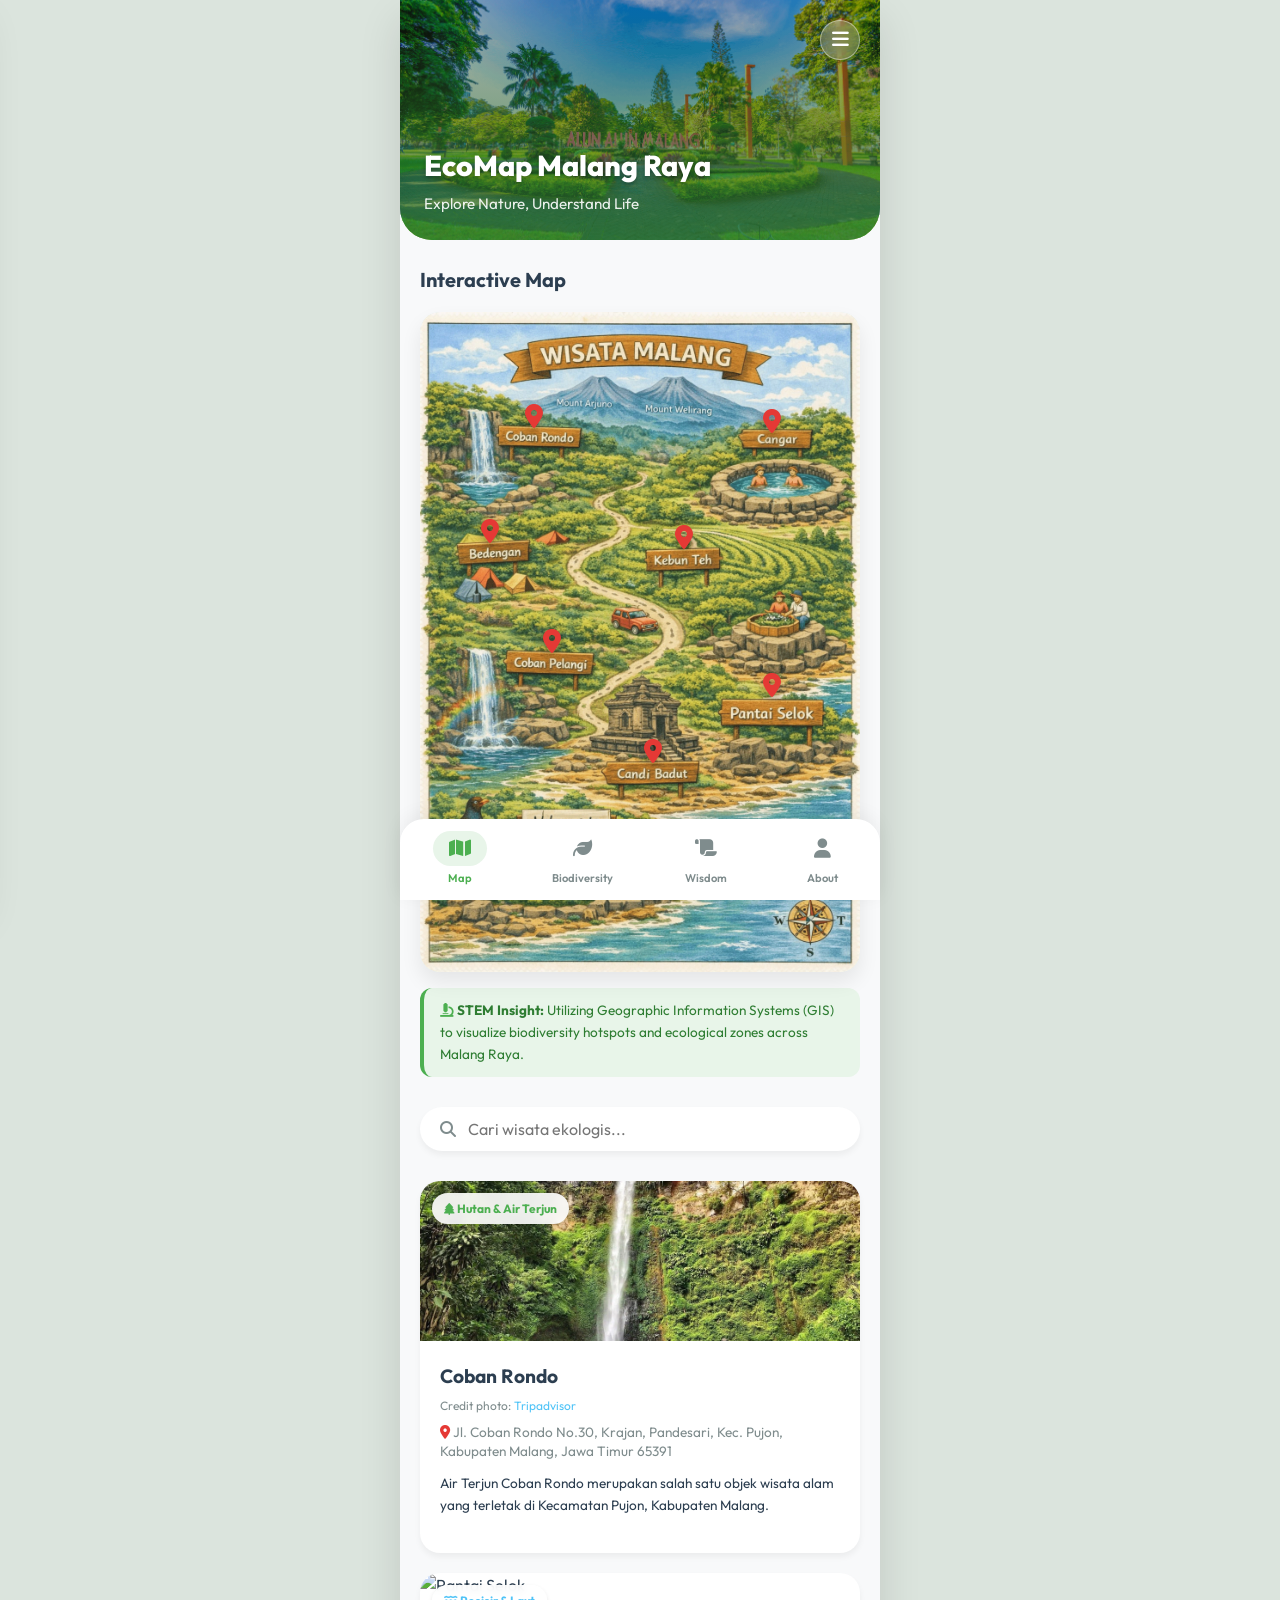
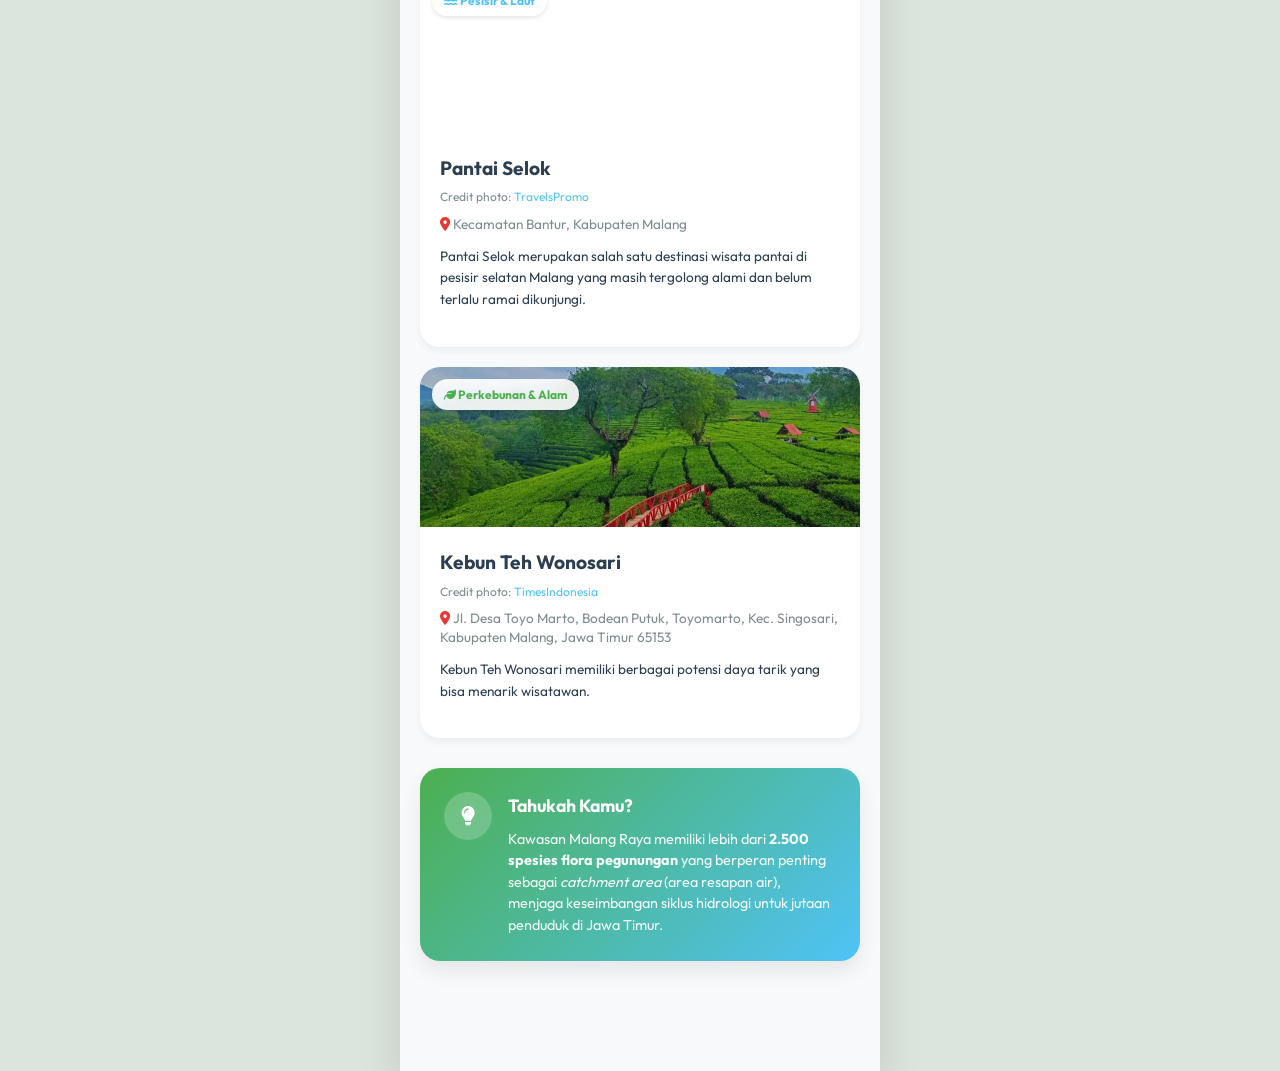
==== index.html @ dd24fdf1 "update lgi" ====
<!DOCTYPE html>
<html lang="id">
<head>
    <meta charset="UTF-8">
    <meta name="viewport" content="width=device-width, initial-scale=1.0">
    <title>EcoMap Malang Raya - Biodiversity Ecotourism</title>
    <!-- Google Fonts -->
    <link rel="preconnect" href="https://fonts.googleapis.com">
    <link rel="preconnect" href="https://fonts.gstatic.com" crossorigin>
    <link href="https://fonts.googleapis.com/css2?family=Outfit:wght@300;400;500;600;700;800&display=swap" rel="stylesheet">
    <link rel="stylesheet" href="style.css">
    <!-- FontAwesome for Icons -->
    <link rel="stylesheet" href="https://cdnjs.cloudflare.com/ajax/libs/font-awesome/6.4.0/css/all.min.css">
</head>
<body>

<div class="app-container">
    
    <!-- SIDEBAR MENU -->
    <div id="sidebarOverlay" class="sidebar-overlay"></div>
    <nav id="sidebarMenu" class="sidebar-menu">
        <div class="sidebar-header">
            <img src="Images/Lambang-UM.webp" alt="Lambang UM" class="sidebar-logo">
            <button id="closeSidebarBtn" class="btn-close-sidebar"><i class="fa-solid fa-xmark"></i></button>
        </div>
        <div class="sidebar-content">
            <a href="index.html" class="sidebar-item"><i class="fa-solid fa-home"></i> Halaman Utama</a>
            <a href="petunjuk.html" class="sidebar-item"><i class="fa-solid fa-book"></i> Petunjuk Penggunaan</a>
            <a href="info-lokasi.html" class="sidebar-item"><i class="fa-solid fa-map-location-dot"></i> Info Lokasi</a>
            <a href="about.html" class="sidebar-item"><i class="fa-solid fa-circle-info"></i> Tentang Kami</a>
        </div>
        <div class="sidebar-footer">
            <p><strong>Kelompok 1 Pembelajaran STEM Interdisiplin</strong></p>
            <p>Biodiversity-Based Ecotourism Mapping</p>
            <div style="height: 12px;"></div>
            <p><strong>S2 Pendidikan Biologi</strong></p>
            <p>Universitas Negeri Malang</p>
        </div>
    </nav>

    <!-- HEADER -->
    <header class="hero-header">
        <div class="header-overlay"></div>
        <button id="openSidebarBtn" class="btn-menu"><i class="fa-solid fa-bars"></i></button>
        <img class="header-bg" src="Images/Hero.png" alt="Malang Raya Forest">
        <div class="header-content">
            <h1>EcoMap Malang Raya</h1>
            <p>Explore Nature, Understand Life</p>
        </div>
    </header>

    <!-- MAP SECTION -->
    <section class="map-section section-padding" id="map-view">
        <h2 class="section-title">Interactive Map</h2>
        <div class="map-container" style="--map-w: 1000; --map-h: 1200;">
            <img class="map-bg" src="Images/Coban Rondo/MAP.webp" alt="Interactive Map" style="width: 100%; height: auto; display: block;">
            <!-- Map Pins (menggunakan kalkulasi dari X=1000, Y=1200) -->
            <div class="map-pin" style="top: calc(210 / var(--map-h) * 100%); left: calc(260 / var(--map-w) * 100%);" onclick="openDetail('coban-rondo')">
                <i class="fa-solid fa-location-dot"></i>
            </div>
            <div class="map-pin" style="top: calc(220 / var(--map-h) * 100%); left: calc(800 / var(--map-w) * 100%);" onclick="openDetail('cangar')">
                <i class="fa-solid fa-location-dot"></i>
            </div>
            <div class="map-pin" style="top: calc(420 / var(--map-h) * 100%); left: calc(160 / var(--map-w) * 100%);" onclick="openDetail('bedengan')">
                <i class="fa-solid fa-location-dot"></i>
            </div>
            <div class="map-pin" style="top: calc(430 / var(--map-h) * 100%); left: calc(600 / var(--map-w) * 100%);" onclick="openDetail('kebun-teh-wonosari')">
                <i class="fa-solid fa-location-dot"></i>
            </div>
            <div class="map-pin" style="top: calc(620 / var(--map-h) * 100%); left: calc(300 / var(--map-w) * 100%);" onclick="openDetail('coban-pelangi')">
                <i class="fa-solid fa-location-dot"></i>
            </div>
            <div class="map-pin" style="top: calc(820 / var(--map-h) * 100%); left: calc(530 / var(--map-w) * 100%);" onclick="openDetail('candi-badut')">
                <i class="fa-solid fa-location-dot"></i>
            </div>
            <div class="map-pin" style="top: calc(700 / var(--map-h) * 100%); left: calc(800 / var(--map-w) * 100%);" onclick="openDetail('pantai-selok')">
                <i class="fa-solid fa-location-dot"></i>
            </div>
        </div>
        <p class="map-insight">
            <i class="fa-solid fa-microscope text-green"></i> <strong>STEM Insight:</strong> Utilizing Geographic Information Systems (GIS) to visualize biodiversity hotspots and ecological zones across Malang Raya.
        </p>
    </section>

    <!-- SEARCH & FILTER -->
    <section class="search-filter section-padding" id="biodiversity-view">
        <div class="search-bar">
            <i class="fa-solid fa-search"></i>
            <input type="text" placeholder="Cari wisata ekologis...">
        </div>

    </section>

    <!-- LIST WISATA (CARDS DICOMPILE OLEH SCRIPT.JS DARI JSON) -->
    <section class="card-list section-padding" id="cardContainer">
        <div style="text-align: center; padding: 40px;">
            <i class="fa-solid fa-spinner fa-spin text-green" style="font-size: 2rem;"></i>
            <p style="margin-top: 10px; color: var(--text-muted);">Memuat destinasi wisata...</p>
        </div>
    </section>

    <!-- STEM HIGHLIGHT -->
    <section class="highlight-stem section-padding" id="wisdom">
        <div class="highlight-box gradient-bg">
            <div class="icon-pulse">
                <i class="fa-solid fa-lightbulb"></i>
            </div>
            <div class="highlight-info">
                <h4>Tahukah Kamu?</h4>
                <p>Kawasan Malang Raya memiliki lebih dari <strong>2.500 spesies flora pegunungan</strong> yang berperan penting sebagai <em>catchment area</em> (area resapan air), menjaga keseimbangan siklus hidrologi untuk jutaan penduduk di Jawa Timur.</p>
            </div>
        </div>
    </section>

    <!-- Spacer for bottom nav -->
    <div style="height: 80px;"></div>

    <!-- BOTTOM NAVIGATION -->
    <nav class="bottom-nav">
        <a href="#map-view" class="nav-item active">
            <i class="fa-solid fa-map"></i>
            <span>Map</span>
        </a>
        <a href="#biodiversity-view" class="nav-item">
            <i class="fa-solid fa-leaf"></i>
            <span>Biodiversity</span>
        </a>
        <a href="#wisdom" class="nav-item">
            <i class="fa-solid fa-scroll"></i>
            <span>Wisdom</span>
        </a>
        <a href="about.html" class="nav-item">
            <i class="fa-solid fa-user"></i>
            <span>About</span>
        </a>
    </nav>

</div>

<script src="script.js"></script>
</body>
</html>
---- style.css ----
/* === DESIGN SYSTEM & TOKENS === */
:root {
  /* Core Colors */
  --green-primary: #4CAF50;
  --green-light: #E8F5E9;
  --green-dark: #2E7D32;
  --blue-primary: #4FC3F7;
  --blue-light: #E1F5FE;
  --brown-primary: #8D6E63;
  --brown-light: #EFEBE9;
  
  /* Neutrals */
  --bg-color: #F8F9FA;
  --card-bg: #FFFFFF;
  --text-main: #2C3E50;
  --text-muted: #7F8C8D;
  --white: #FFFFFF;
  
  /* Effects */
  --shadow-sm: 0 4px 6px rgba(0,0,0,0.05);
  --shadow-md: 0 10px 20px rgba(0,0,0,0.08);
  --shadow-lg: 0 20px 40px rgba(0,0,0,0.12);
  --radius-sm: 12px;
  --radius-md: 20px;
  --radius-lg: 32px;
  --transition: all 0.3s cubic-bezier(0.25, 0.8, 0.25, 1);
}

* {
  margin: 0;
  padding: 0;
  box-sizing: border-box;
}

body {
  font-family: 'Outfit', sans-serif;
  background-color: #dbe4dd; /* Subtle green-ish backdrop for desktop */
  color: var(--text-main);
  line-height: 1.6;
}

/* === MOBILE APP CONTAINER === */
.app-container {
  max-width: 480px;
  margin: 0 auto;
  background-color: var(--bg-color);
  min-height: 100vh;
  position: relative;
  box-shadow: var(--shadow-lg);
  overflow-x: hidden;
  padding-bottom: env(safe-area-inset-bottom);
}

.section-padding {
  padding: 0 20px;
  margin-bottom: 30px;
}

.section-title {
  font-size: 1.25rem;
  font-weight: 700;
  margin-bottom: 16px;
  color: var(--text-main);
}

/* Typography Utilities */
.text-green { color: var(--green-primary); }
.text-blue { color: var(--blue-primary); }
.text-brown { color: var(--brown-primary); }

/* === HEADER === */
.hero-header {
  position: relative;
  height: 240px;
  border-bottom-left-radius: var(--radius-lg);
  border-bottom-right-radius: var(--radius-lg);
  overflow: hidden;
  margin-bottom: 24px;
}

.hero-header .header-bg {
  width: 100%;
  height: 100%;
  object-fit: cover;
  filter: saturate(1.2) brightness(0.9);
}

.header-overlay {
  position: absolute;
  top: 0; left: 0; right: 0; bottom: 0;
  background: linear-gradient(to bottom, rgba(0,0,0,0.2) 0%, rgba(46,125,50,0.8) 100%);
  z-index: 1;
}

.header-content {
  position: absolute;
  bottom: 24px;
  left: 24px;
  right: 24px;
  z-index: 2;
  color: var(--white);
}

.header-content h1 {
  font-size: 1.8rem;
  font-weight: 800;
  margin-bottom: 4px;
  text-shadow: 0 2px 4px rgba(0,0,0,0.3);
}

.header-content p {
  font-size: 0.95rem;
  font-weight: 400;
  opacity: 0.9;
}

/* === MAP SECTION (HERO) === */
.map-container {
  position: relative;
  width: 100%;
  border-radius: var(--radius-md);
  overflow: hidden;
  box-shadow: var(--shadow-md);
  background-color: #e0f2f1;
}

.map-bg {
  width: 100%;
  height: auto;
  object-fit: contain;
  opacity: 0.9;
}

.map-pin {
  position: absolute;
  transform: translate(-50%, -100%);
  display: flex;
  flex-direction: column;
  align-items: center;
  cursor: pointer;
  z-index: 10;
  animation: bounce 2s infinite ease-in-out;
}

.map-pin i {
  color: #E53935;
  font-size: 1.5rem;
  filter: drop-shadow(0 4px 4px rgba(0,0,0,0.3));
}

.pin-label {
  background: rgba(255,255,255,0.9);
  padding: 4px 8px;
  border-radius: 8px;
  font-size: 0.7rem;
  font-weight: 600;
  color: var(--text-main);
  margin-top: 4px;
  box-shadow: var(--shadow-sm);
  backdrop-filter: blur(4px);
  white-space: nowrap;
}

@keyframes bounce {
  0%, 100% { transform: translate(-50%, -100%) translateY(0); }
  50% { transform: translate(-50%, -100%) translateY(-8px); }
}

.map-insight {
  margin-top: 16px;
  padding: 12px 16px;
  background: var(--green-light);
  border-radius: var(--radius-sm);
  font-size: 0.85rem;
  color: var(--green-dark);
  border-left: 4px solid var(--green-primary);
}

/* === SEARCH & FILTER === */
.search-bar {
  display: flex;
  align-items: center;
  background: var(--white);
  padding: 12px 20px;
  border-radius: 50px;
  box-shadow: var(--shadow-sm);
  margin-bottom: 16px;
}

.search-bar i {
  color: var(--text-muted);
  margin-right: 12px;
}

.search-bar input {
  border: none;
  outline: none;
  width: 100%;
  font-family: inherit;
  font-size: 1rem;
  background: transparent;
}

.filter-chips {
  display: flex;
  gap: 10px;
  overflow-x: auto;
  padding-bottom: 8px;
  scrollbar-width: none; /* Firefox */
}
.filter-chips::-webkit-scrollbar { display: none; } /* Chrome */

.chip {
  padding: 8px 16px;
  background: var(--white);
  border: 1px solid #E0E0E0;
  border-radius: 50px;
  font-size: 0.85rem;
  font-weight: 500;
  color: var(--text-main);
  cursor: pointer;
  white-space: nowrap;
  display: flex;
  align-items: center;
  gap: 6px;
  transition: var(--transition);
}

.chip:hover, .chip.active {
  background: var(--green-primary);
  color: var(--white);
  border-color: var(--green-primary);
}

.chip i { font-size: 0.8rem; }

/* === CARD UI === */
.card-list {
  display: flex;
  flex-direction: column;
  gap: 20px;
}

.ecocard {
  background: var(--card-bg);
  border-radius: var(--radius-md);
  overflow: hidden;
  box-shadow: var(--shadow-sm);
  transition: var(--transition);
  cursor: pointer;
}

.ecocard:hover {
  transform: translateY(-4px);
  box-shadow: var(--shadow-md);
}

.card-image-wrapper {
  position: relative;
  height: 160px;
  overflow: hidden;
}

.card-image-wrapper img {
  width: 100%;
  height: 100%;
  object-fit: cover;
  transition: transform 0.5s ease;
}

.ecocard:hover .card-image-wrapper img {
  transform: scale(1.05);
}

.badge {
  position: absolute;
  top: 12px;
  left: 12px;
  background: rgba(255, 255, 255, 0.9);
  backdrop-filter: blur(4px);
  padding: 6px 12px;
  border-radius: 20px;
  font-size: 0.75rem;
  font-weight: 700;
  box-shadow: 0 2px 4px rgba(0,0,0,0.1);
}

.card-content {
  padding: 20px;
}

.card-content h3 {
  font-size: 1.2rem;
  font-weight: 700;
  margin-bottom: 4px;
}

.location {
  font-size: 0.85rem;
  color: var(--text-muted);
  margin-bottom: 12px;
}

.location i { color: #E53935; }

.bio-tags {
  display: flex;
  flex-wrap: wrap;
  gap: 8px;
  margin-bottom: 12px;
}

.tag {
  font-size: 0.75rem;
  padding: 4px 10px;
  border-radius: 6px;
  font-weight: 600;
}

.tag.flora { background: var(--green-light); color: var(--green-dark); }
.tag.fauna { background: var(--blue-light); color: #0277BD; }

.local-wisdom {
  font-size: 0.85rem;
  color: var(--text-main);
  background: var(--brown-light);
  padding: 10px;
  border-radius: 8px;
  margin-bottom: 16px;
  border-left: 3px solid var(--brown-primary);
}

.btn-explore {
  width: 100%;
  padding: 12px;
  background: transparent;
  border: 2px solid var(--green-primary);
  color: var(--green-primary);
  border-radius: var(--radius-sm);
  font-size: 0.9rem;
  font-weight: 700;
  cursor: pointer;
  transition: var(--transition);
  display: flex;
  justify-content: center;
  align-items: center;
  gap: 8px;
}

.btn-explore:hover {
  background: var(--green-primary);
  color: var(--white);
}

/* === HIGHLIGHT SECTION === */
.highlight-box {
  padding: 24px;
  border-radius: var(--radius-md);
  color: var(--white);
  display: flex;
  gap: 16px;
  align-items: flex-start;
  box-shadow: var(--shadow-md);
}

.gradient-bg {
  background: linear-gradient(135deg, var(--green-primary) 0%, var(--blue-primary) 100%);
}

.icon-pulse {
  background: rgba(255,255,255,0.2);
  width: 48px;
  height: 48px;
  border-radius: 50%;
  display: flex;
  justify-content: center;
  align-items: center;
  font-size: 1.2rem;
  flex-shrink: 0;
  animation: pulse 2s infinite;
}

@keyframes pulse {
  0% { box-shadow: 0 0 0 0 rgba(255,255,255,0.4); }
  70% { box-shadow: 0 0 0 15px rgba(255,255,255,0); }
  100% { box-shadow: 0 0 0 0 rgba(255,255,255,0); }
}

.highlight-info h4 {
  font-size: 1.1rem;
  font-weight: 700;
  margin-bottom: 8px;
}

.highlight-info p {
  font-size: 0.9rem;
  opacity: 0.95;
  line-height: 1.5;
}

/* === BOTTOM NAVIGATION === */
.bottom-nav {
  position: fixed;
  bottom: 0;
  width: 100%;
  max-width: 480px;
  background: var(--white);
  display: flex;
  justify-content: space-around;
  padding: 12px 0;
  padding-bottom: calc(12px + env(safe-area-inset-bottom));
  box-shadow: 0 -4px 20px rgba(0,0,0,0.06);
  border-top-left-radius: 24px;
  border-top-right-radius: 24px;
  z-index: 10;
}

.nav-item {
  display: flex;
  flex-direction: column;
  align-items: center;
  text-decoration: none;
  color: var(--text-muted);
  gap: 4px;
  transition: var(--transition);
}

.nav-item i {
  font-size: 1.2rem;
  padding: 8px 16px;
  border-radius: 20px;
  transition: var(--transition);
}

.nav-item span {
  font-size: 0.7rem;
  font-weight: 600;
}

.nav-item.active {
  color: var(--green-primary);
}

.nav-item.active i {
  background: var(--green-light);
  color: var(--green-primary);
}

/* === DETAIL MODAL === */
.detail-modal {
  position: fixed;
  top: 0; left: 0; right: 0; bottom: 0;
  background: var(--bg-color);
  z-index: 100;
  transform: translateY(100%);
  transition: transform 0.4s cubic-bezier(0.25, 1, 0.5, 1);
  overflow-y: auto;
}

.detail-modal.show {
  transform: translateY(0);
}

.btn-close {
  position: absolute;
  top: 20px;
  right: 20px;
  width: 40px;
  height: 40px;
  border-radius: 50%;
  background: rgba(255,255,255,0.8);
  backdrop-filter: blur(8px);
  border: none;
  font-size: 1.2rem;
  color: var(--text-main);
  z-index: 101;
  cursor: pointer;
  box-shadow: var(--shadow-sm);
  display: flex;
  justify-content: center;
  align-items: center;
}

/* Scrollbar Hide for modal */
.detail-modal::-webkit-scrollbar { display: none; }
.detail-modal { scrollbar-width: none; }

.detail-header {
  height: 300px;
  position: relative;
}

.detail-header img {
  width: 100%;
  height: 100%;
  object-fit: cover;
}

.detail-body {
  background: var(--white);
  margin-top: -30px;
  border-top-left-radius: var(--radius-lg);
  border-top-right-radius: var(--radius-lg);
  position: relative;
  padding: 30px 24px;
  min-height: calc(100vh - 270px);
}

.detail-title {
  font-size: 1.6rem;
  font-weight: 800;
  margin-bottom: 8px;
}

.detail-desc {
  font-size: 0.95rem;
  margin-bottom: 24px;
}

.section-label {
  font-size: 1.1rem;
  font-weight: 700;
  margin-bottom: 12px;
  color: var(--text-main);
  display: flex;
  align-items: center;
  gap: 8px;
}

.detail-list {
  background: var(--bg-color);
  border-radius: var(--radius-md);
  padding: 16px;
  margin-bottom: 20px;
}

.bio-item {
  display: flex;
  align-items: center;
  gap: 12px;
  padding: 8px 0;
  border-bottom: 1px solid #E0E0E0;
}
.bio-item:last-child { border-bottom: none; }

.bio-icon {
  width: 40px;
  height: 40px;
  border-radius: 50%;
  display: flex;
  justify-content: center;
  align-items: center;
  background: var(--white);
  box-shadow: var(--shadow-sm);
}

.bio-text { flex: 1; }
.bio-text h5 { font-size: 0.95rem; font-weight: 600; }
.bio-text p { font-size: 0.8rem; color: var(--text-muted); font-style: italic; } /* Ilmiah/Binomial name */

.local-wisdom-card {
  background: linear-gradient(to right, var(--brown-light), rgba(141,110,99,0.1));
  border-left: 4px solid var(--brown-primary);
  padding: 16px;
  border-radius: var(--radius-sm);
  margin-bottom: 24px;
}

.local-wisdom-card h5 {
  font-size: 1rem;
  color: var(--brown-primary);
  margin-bottom: 8px;
}

.local-wisdom-card p {
  font-size: 0.9rem;
}

.mini-map {
  width: 100%;
  height: 150px;
  border-radius: var(--radius-md);
  background: #E0E0E0;
  position: relative;
  overflow: hidden;
  margin-bottom: 30px;
}
.mini-map img {
  width: 100%;
  height: 100%;
  object-fit: cover;
  filter: grayscale(0.5);
}
.mini-map-pin {
  position: absolute;
  top: 50%; left: 50%;
  transform: translate(-50%, -100%);
  color: #E53935;
  font-size: 2rem;
  filter: drop-shadow(0 4px 4px rgba(0,0,0,0.4));
}

/* === SPECIES GRID === */
.species-badge {
  display: inline-flex;
  align-items: center;
  gap: 8px;
  background-color: #3b5a2e; /* dark olive green */
  color: white;
  padding: 6px 16px;
  border-radius: 20px;
  font-size: 0.85rem;
  font-weight: 600;
  margin-bottom: 16px;
  margin-top: 24px;
}
.species-badge.fauna {
  background-color: #4a633d; /* slightly lighter olive green */
}

.species-grid {
  display: grid;
  grid-template-columns: repeat(auto-fill, minmax(90px, 1fr));
  gap: 16px;
  margin-bottom: 24px;
}

.species-card {
  display: flex;
  flex-direction: column;
  align-items: center;
}

.species-card img {
  width: 100%;
  aspect-ratio: 1;
  object-fit: cover;
  border-radius: 8px;
  margin-bottom: 8px;
  box-shadow: 0 2px 4px rgba(0,0,0,0.1);
  background: #f0f0f0;
}

.species-card p {
  font-size: 0.7rem;
  text-align: center;
  font-style: italic;
  font-weight: 600;
  color: var(--text-main);
  line-height: 1.2;
}

/* === SIDEBAR MENU === */
.btn-menu {
  position: absolute;
  top: 20px;
  right: 20px;
  background: rgba(255,255,255,0.2);
  backdrop-filter: blur(8px);
  border: 1px solid rgba(255,255,255,0.4);
  color: var(--white);
  width: 40px;
  height: 40px;
  border-radius: 50%;
  font-size: 1.2rem;
  z-index: 5;
  cursor: pointer;
  display: flex;
  justify-content: center;
  align-items: center;
}

.sidebar-overlay {
  position: fixed;
  top: 0; left: 0; right: 0; bottom: 0;
  background: rgba(0,0,0,0.5);
  z-index: 1000;
  opacity: 0;
  visibility: hidden;
  transition: var(--transition);
}

.sidebar-overlay.active {
  opacity: 1;
  visibility: visible;
}

.sidebar-menu {
  position: fixed;
  top: 0; left: -300px; bottom: 0;
  width: 280px;
  background: var(--white);
  z-index: 1001;
  box-shadow: var(--shadow-lg);
  display: flex;
  flex-direction: column;
  transition: transform 0.4s cubic-bezier(0.25, 1, 0.5, 1);
}

.sidebar-menu.active {
  transform: translateX(300px);
}

.sidebar-header {
  padding: 30px 20px 20px;
  display: flex;
  justify-content: space-between;
  align-items: flex-start;
  background: var(--green-light);
  border-bottom: 1px solid #E0E0E0;
}

.sidebar-logo {
  width: 80px;
  height: auto;
}

.btn-close-sidebar {
  background: transparent;
  border: none;
  font-size: 1.5rem;
  color: var(--text-main);
  cursor: pointer;
}

.sidebar-content {
  padding: 20px 0;
  flex: 1;
}

.sidebar-item {
  display: flex;
  align-items: center;
  gap: 12px;
  padding: 16px 24px;
  text-decoration: none;
  color: var(--text-main);
  font-weight: 500;
  font-size: 1rem;
  transition: var(--transition);
}

.sidebar-item:hover {
  background: var(--green-light);
  color: var(--green-primary);
}

.sidebar-item i {
  font-size: 1.2rem;
  width: 24px;
  text-align: center;
  color: var(--green-primary);
}

.sidebar-footer {
  padding: 24px;
  background: var(--bg-color);
  border-top: 1px solid #E0E0E0;
  font-size: 0.75rem;
  color: var(--text-muted);
  line-height: 1.5;
  text-align: center;
}
.sidebar-footer p strong {
  color: var(--text-main);
}
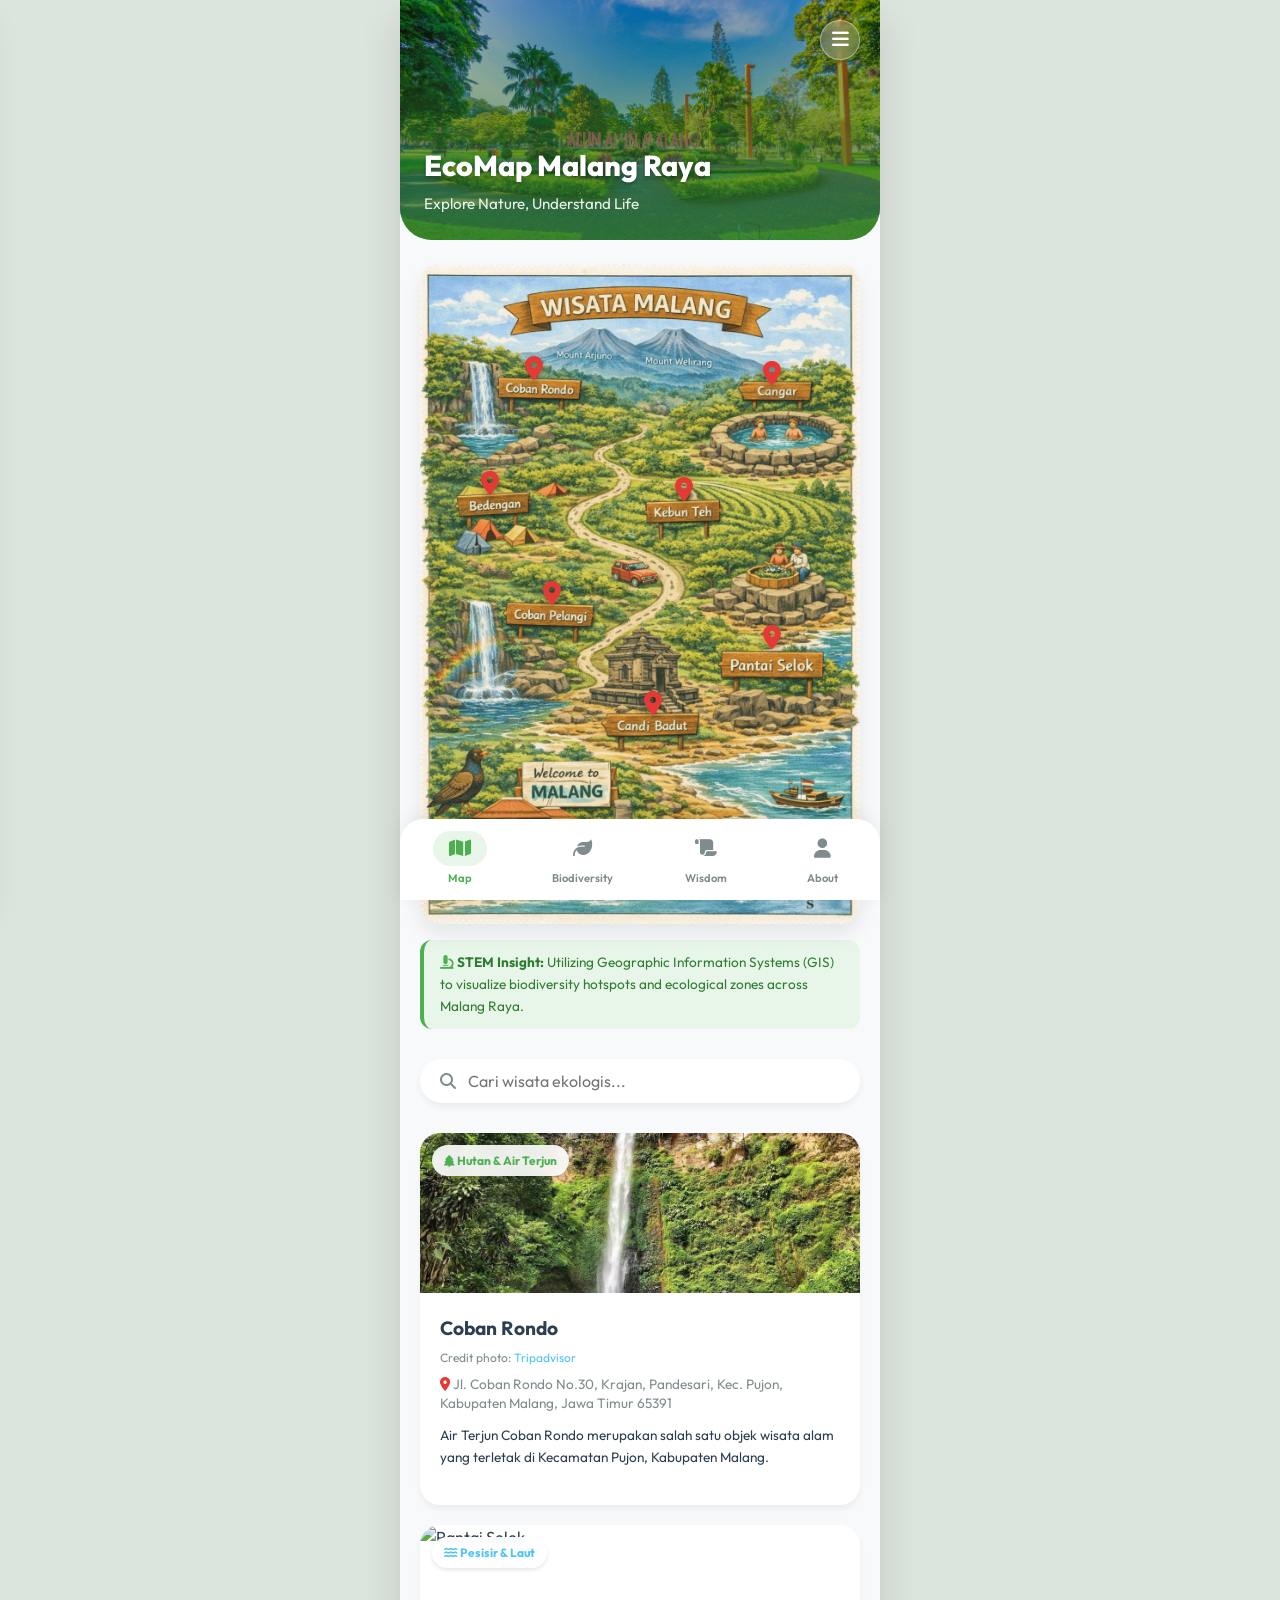
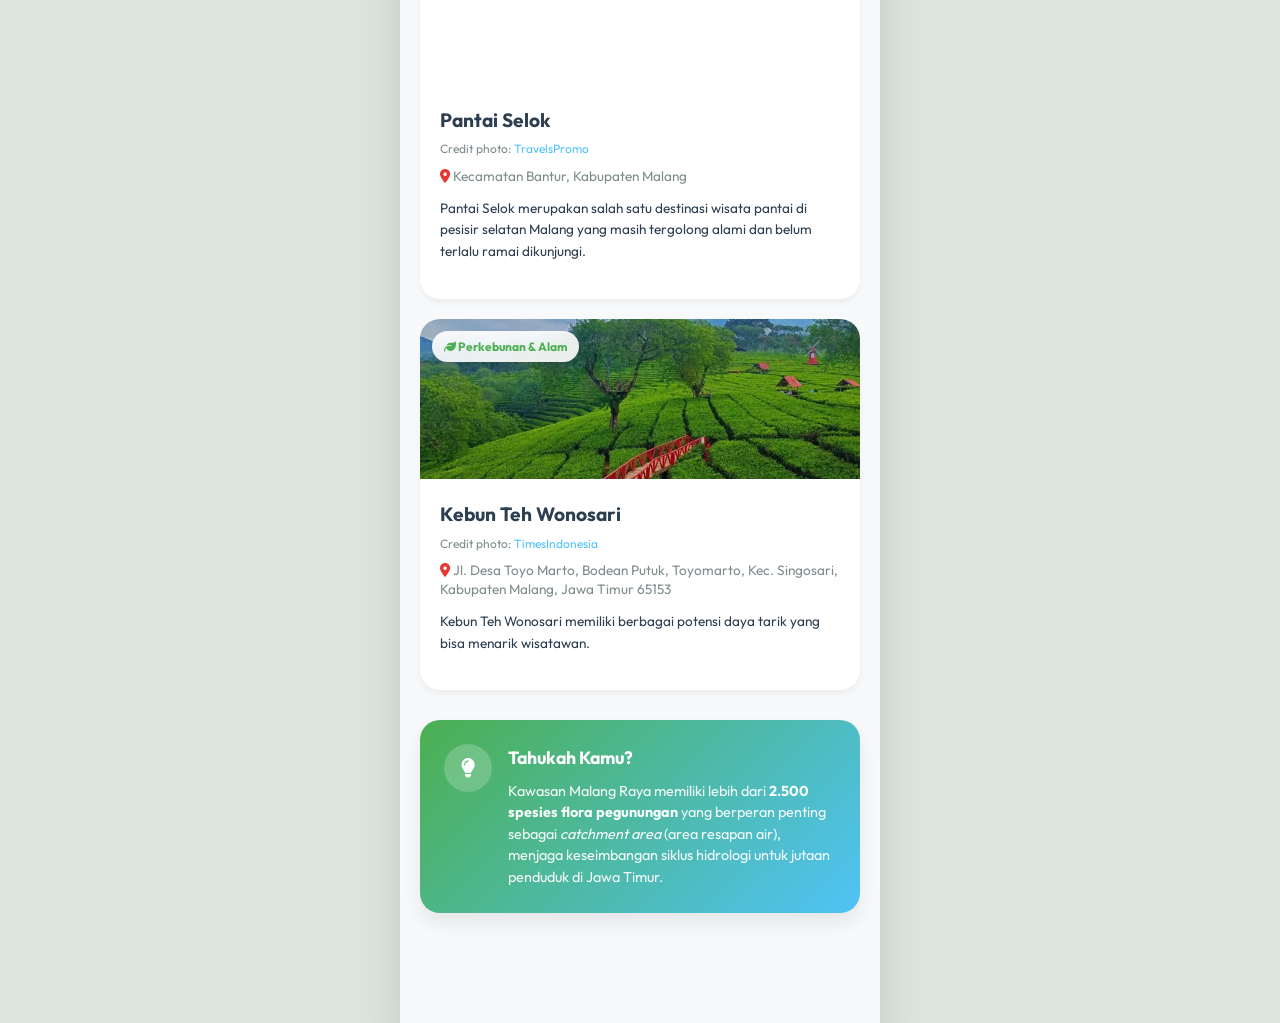
==== commit 8c72d1ad: "hilangkan yg gk penting" ====
--- a/index.html
+++ b/index.html
@@ -8,9 +8,13 @@
     <link rel="preconnect" href="https://fonts.googleapis.com">
     <link rel="preconnect" href="https://fonts.gstatic.com" crossorigin>
     <link href="https://fonts.googleapis.com/css2?family=Outfit:wght@300;400;500;600;700;800&display=swap" rel="stylesheet">
-    <link rel="stylesheet" href="style.css">
+    <link rel="stylesheet" href="style-v1.0.css">
     <!-- FontAwesome for Icons -->
     <link rel="stylesheet" href="https://cdnjs.cloudflare.com/ajax/libs/font-awesome/6.4.0/css/all.min.css">
+    
+    <!-- Prefetch resources for instant navigation -->
+    <link rel="prefetch" href="detail.html">
+    <link rel="prefetch" href="database-v1.0.json">
 </head>
 <body>
 
@@ -51,7 +55,6 @@
 
     <!-- MAP SECTION -->
     <section class="map-section section-padding" id="map-view">
-        <h2 class="section-title">Interactive Map</h2>
         <div class="map-container" style="--map-w: 1000; --map-h: 1200;">
             <img class="map-bg" src="Images/Coban Rondo/MAP.webp" alt="Interactive Map" style="width: 100%; height: auto; display: block;">
             <!-- Map Pins (menggunakan kalkulasi dari X=1000, Y=1200) -->
@@ -137,6 +140,6 @@
 
 </div>
 
-<script src="script.js"></script>
+<script src="script-v1.0.js"></script>
 </body>
 </html>
--- a/style-v1.0.css
+++ b/style-v1.0.css
@@ -0,0 +1,767 @@
+/* === DESIGN SYSTEM & TOKENS === */
+:root {
+  /* Core Colors */
+  --green-primary: #4CAF50;
+  --green-light: #E8F5E9;
+  --green-dark: #2E7D32;
+  --blue-primary: #4FC3F7;
+  --blue-light: #E1F5FE;
+  --brown-primary: #8D6E63;
+  --brown-light: #EFEBE9;
+  
+  /* Neutrals */
+  --bg-color: #F8F9FA;
+  --card-bg: #FFFFFF;
+  --text-main: #2C3E50;
+  --text-muted: #7F8C8D;
+  --white: #FFFFFF;
+  
+  /* Effects */
+  --shadow-sm: 0 4px 6px rgba(0,0,0,0.05);
+  --shadow-md: 0 10px 20px rgba(0,0,0,0.08);
+  --shadow-lg: 0 20px 40px rgba(0,0,0,0.12);
+  --radius-sm: 12px;
+  --radius-md: 20px;
+  --radius-lg: 32px;
+  --transition: all 0.3s cubic-bezier(0.25, 0.8, 0.25, 1);
+}
+
+* {
+  margin: 0;
+  padding: 0;
+  box-sizing: border-box;
+}
+
+body {
+  font-family: 'Outfit', sans-serif;
+  background-color: #dbe4dd; /* Subtle green-ish backdrop for desktop */
+  color: var(--text-main);
+  line-height: 1.6;
+}
+
+/* === MOBILE APP CONTAINER === */
+.app-container {
+  max-width: 480px;
+  margin: 0 auto;
+  background-color: var(--bg-color);
+  min-height: 100vh;
+  position: relative;
+  box-shadow: var(--shadow-lg);
+  overflow-x: hidden;
+  padding-bottom: env(safe-area-inset-bottom);
+}
+
+.section-padding {
+  padding: 0 20px;
+  margin-bottom: 30px;
+}
+
+.section-title {
+  font-size: 1.25rem;
+  font-weight: 700;
+  margin-bottom: 16px;
+  color: var(--text-main);
+}
+
+/* Typography Utilities */
+.text-green { color: var(--green-primary); }
+.text-blue { color: var(--blue-primary); }
+.text-brown { color: var(--brown-primary); }
+
+/* === HEADER === */
+.hero-header {
+  position: relative;
+  height: 240px;
+  border-bottom-left-radius: var(--radius-lg);
+  border-bottom-right-radius: var(--radius-lg);
+  overflow: hidden;
+  margin-bottom: 24px;
+}
+
+.hero-header .header-bg {
+  width: 100%;
+  height: 100%;
+  object-fit: cover;
+  filter: saturate(1.2) brightness(0.9);
+}
+
+.header-overlay {
+  position: absolute;
+  top: 0; left: 0; right: 0; bottom: 0;
+  background: linear-gradient(to bottom, rgba(0,0,0,0.2) 0%, rgba(46,125,50,0.8) 100%);
+  z-index: 1;
+}
+
+.header-content {
+  position: absolute;
+  bottom: 24px;
+  left: 24px;
+  right: 24px;
+  z-index: 2;
+  color: var(--white);
+}
+
+.header-content h1 {
+  font-size: 1.8rem;
+  font-weight: 800;
+  margin-bottom: 4px;
+  text-shadow: 0 2px 4px rgba(0,0,0,0.3);
+}
+
+.header-content p {
+  font-size: 0.95rem;
+  font-weight: 400;
+  opacity: 0.9;
+}
+
+/* === MAP SECTION (HERO) === */
+.map-container {
+  position: relative;
+  width: 100%;
+  border-radius: var(--radius-md);
+  overflow: hidden;
+  box-shadow: var(--shadow-md);
+  background-color: #e0f2f1;
+}
+
+.map-bg {
+  width: 100%;
+  height: auto;
+  object-fit: contain;
+  opacity: 0.9;
+}
+
+.map-pin {
+  position: absolute;
+  transform: translate(-50%, -100%);
+  display: flex;
+  flex-direction: column;
+  align-items: center;
+  cursor: pointer;
+  z-index: 10;
+  animation: bounce 2s infinite ease-in-out;
+}
+
+.map-pin i {
+  color: #E53935;
+  font-size: 1.5rem;
+  filter: drop-shadow(0 4px 4px rgba(0,0,0,0.3));
+}
+
+.pin-label {
+  background: rgba(255,255,255,0.9);
+  padding: 4px 8px;
+  border-radius: 8px;
+  font-size: 0.7rem;
+  font-weight: 600;
+  color: var(--text-main);
+  margin-top: 4px;
+  box-shadow: var(--shadow-sm);
+  backdrop-filter: blur(4px);
+  white-space: nowrap;
+}
+
+@keyframes bounce {
+  0%, 100% { transform: translate(-50%, -100%) translateY(0); }
+  50% { transform: translate(-50%, -100%) translateY(-8px); }
+}
+
+.map-insight {
+  margin-top: 16px;
+  padding: 12px 16px;
+  background: var(--green-light);
+  border-radius: var(--radius-sm);
+  font-size: 0.85rem;
+  color: var(--green-dark);
+  border-left: 4px solid var(--green-primary);
+}
+
+/* === SEARCH & FILTER === */
+.search-bar {
+  display: flex;
+  align-items: center;
+  background: var(--white);
+  padding: 12px 20px;
+  border-radius: 50px;
+  box-shadow: var(--shadow-sm);
+  margin-bottom: 16px;
+}
+
+.search-bar i {
+  color: var(--text-muted);
+  margin-right: 12px;
+}
+
+.search-bar input {
+  border: none;
+  outline: none;
+  width: 100%;
+  font-family: inherit;
+  font-size: 1rem;
+  background: transparent;
+}
+
+.filter-chips {
+  display: flex;
+  gap: 10px;
+  overflow-x: auto;
+  padding-bottom: 8px;
+  scrollbar-width: none; /* Firefox */
+}
+.filter-chips::-webkit-scrollbar { display: none; } /* Chrome */
+
+.chip {
+  padding: 8px 16px;
+  background: var(--white);
+  border: 1px solid #E0E0E0;
+  border-radius: 50px;
+  font-size: 0.85rem;
+  font-weight: 500;
+  color: var(--text-main);
+  cursor: pointer;
+  white-space: nowrap;
+  display: flex;
+  align-items: center;
+  gap: 6px;
+  transition: var(--transition);
+}
+
+.chip:hover, .chip.active {
+  background: var(--green-primary);
+  color: var(--white);
+  border-color: var(--green-primary);
+}
+
+.chip i { font-size: 0.8rem; }
+
+/* === CARD UI === */
+.card-list {
+  display: flex;
+  flex-direction: column;
+  gap: 20px;
+}
+
+.ecocard {
+  background: var(--card-bg);
+  border-radius: var(--radius-md);
+  overflow: hidden;
+  box-shadow: var(--shadow-sm);
+  transition: var(--transition);
+  cursor: pointer;
+}
+
+.ecocard:hover {
+  transform: translateY(-4px);
+  box-shadow: var(--shadow-md);
+}
+
+.card-image-wrapper {
+  position: relative;
+  height: 160px;
+  overflow: hidden;
+}
+
+.card-image-wrapper img {
+  width: 100%;
+  height: 100%;
+  object-fit: cover;
+  transition: transform 0.5s ease;
+}
+
+.ecocard:hover .card-image-wrapper img {
+  transform: scale(1.05);
+}
+
+.badge {
+  position: absolute;
+  top: 12px;
+  left: 12px;
+  background: rgba(255, 255, 255, 0.9);
+  backdrop-filter: blur(4px);
+  padding: 6px 12px;
+  border-radius: 20px;
+  font-size: 0.75rem;
+  font-weight: 700;
+  box-shadow: 0 2px 4px rgba(0,0,0,0.1);
+}
+
+.card-content {
+  padding: 20px;
+}
+
+.card-content h3 {
+  font-size: 1.2rem;
+  font-weight: 700;
+  margin-bottom: 4px;
+}
+
+.location {
+  font-size: 0.85rem;
+  color: var(--text-muted);
+  margin-bottom: 12px;
+}
+
+.location i { color: #E53935; }
+
+.bio-tags {
+  display: flex;
+  flex-wrap: wrap;
+  gap: 8px;
+  margin-bottom: 12px;
+}
+
+.tag {
+  font-size: 0.75rem;
+  padding: 4px 10px;
+  border-radius: 6px;
+  font-weight: 600;
+}
+
+.tag.flora { background: var(--green-light); color: var(--green-dark); }
+.tag.fauna { background: var(--blue-light); color: #0277BD; }
+
+.local-wisdom {
+  font-size: 0.85rem;
+  color: var(--text-main);
+  background: var(--brown-light);
+  padding: 10px;
+  border-radius: 8px;
+  margin-bottom: 16px;
+  border-left: 3px solid var(--brown-primary);
+}
+
+.btn-explore {
+  width: 100%;
+  padding: 12px;
+  background: transparent;
+  border: 2px solid var(--green-primary);
+  color: var(--green-primary);
+  border-radius: var(--radius-sm);
+  font-size: 0.9rem;
+  font-weight: 700;
+  cursor: pointer;
+  transition: var(--transition);
+  display: flex;
+  justify-content: center;
+  align-items: center;
+  gap: 8px;
+}
+
+.btn-explore:hover {
+  background: var(--green-primary);
+  color: var(--white);
+}
+
+/* === HIGHLIGHT SECTION === */
+.highlight-box {
+  padding: 24px;
+  border-radius: var(--radius-md);
+  color: var(--white);
+  display: flex;
+  gap: 16px;
+  align-items: flex-start;
+  box-shadow: var(--shadow-md);
+}
+
+.gradient-bg {
+  background: linear-gradient(135deg, var(--green-primary) 0%, var(--blue-primary) 100%);
+}
+
+.icon-pulse {
+  background: rgba(255,255,255,0.2);
+  width: 48px;
+  height: 48px;
+  border-radius: 50%;
+  display: flex;
+  justify-content: center;
+  align-items: center;
+  font-size: 1.2rem;
+  flex-shrink: 0;
+  animation: pulse 2s infinite;
+}
+
+@keyframes pulse {
+  0% { box-shadow: 0 0 0 0 rgba(255,255,255,0.4); }
+  70% { box-shadow: 0 0 0 15px rgba(255,255,255,0); }
+  100% { box-shadow: 0 0 0 0 rgba(255,255,255,0); }
+}
+
+.highlight-info h4 {
+  font-size: 1.1rem;
+  font-weight: 700;
+  margin-bottom: 8px;
+}
+
+.highlight-info p {
+  font-size: 0.9rem;
+  opacity: 0.95;
+  line-height: 1.5;
+}
+
+/* === BOTTOM NAVIGATION === */
+.bottom-nav {
+  position: fixed;
+  bottom: 0;
+  width: 100%;
+  max-width: 480px;
+  background: var(--white);
+  display: flex;
+  justify-content: space-around;
+  padding: 12px 0;
+  padding-bottom: calc(12px + env(safe-area-inset-bottom));
+  box-shadow: 0 -4px 20px rgba(0,0,0,0.06);
+  border-top-left-radius: 24px;
+  border-top-right-radius: 24px;
+  z-index: 10;
+}
+
+.nav-item {
+  display: flex;
+  flex-direction: column;
+  align-items: center;
+  text-decoration: none;
+  color: var(--text-muted);
+  gap: 4px;
+  transition: var(--transition);
+}
+
+.nav-item i {
+  font-size: 1.2rem;
+  padding: 8px 16px;
+  border-radius: 20px;
+  transition: var(--transition);
+}
+
+.nav-item span {
+  font-size: 0.7rem;
+  font-weight: 600;
+}
+
+.nav-item.active {
+  color: var(--green-primary);
+}
+
+.nav-item.active i {
+  background: var(--green-light);
+  color: var(--green-primary);
+}
+
+/* === DETAIL MODAL === */
+.detail-modal {
+  position: fixed;
+  top: 0; left: 0; right: 0; bottom: 0;
+  background: var(--bg-color);
+  z-index: 100;
+  transform: translateY(100%);
+  transition: transform 0.4s cubic-bezier(0.25, 1, 0.5, 1);
+  overflow-y: auto;
+}
+
+.detail-modal.show {
+  transform: translateY(0);
+}
+
+.btn-close {
+  position: absolute;
+  top: 20px;
+  right: 20px;
+  width: 40px;
+  height: 40px;
+  border-radius: 50%;
+  background: rgba(255,255,255,0.8);
+  backdrop-filter: blur(8px);
+  border: none;
+  font-size: 1.2rem;
+  color: var(--text-main);
+  z-index: 101;
+  cursor: pointer;
+  box-shadow: var(--shadow-sm);
+  display: flex;
+  justify-content: center;
+  align-items: center;
+}
+
+/* Scrollbar Hide for modal */
+.detail-modal::-webkit-scrollbar { display: none; }
+.detail-modal { scrollbar-width: none; }
+
+.detail-header {
+  height: 300px;
+  position: relative;
+}
+
+.detail-header img {
+  width: 100%;
+  height: 100%;
+  object-fit: cover;
+}
+
+.detail-body {
+  background: var(--white);
+  margin-top: -30px;
+  border-top-left-radius: var(--radius-lg);
+  border-top-right-radius: var(--radius-lg);
+  position: relative;
+  padding: 30px 24px;
+  min-height: calc(100vh - 270px);
+}
+
+.detail-title {
+  font-size: 1.6rem;
+  font-weight: 800;
+  margin-bottom: 8px;
+}
+
+.detail-desc {
+  font-size: 0.95rem;
+  margin-bottom: 24px;
+}
+
+.section-label {
+  font-size: 1.1rem;
+  font-weight: 700;
+  margin-bottom: 12px;
+  color: var(--text-main);
+  display: flex;
+  align-items: center;
+  gap: 8px;
+}
+
+.detail-list {
+  background: var(--bg-color);
+  border-radius: var(--radius-md);
+  padding: 16px;
+  margin-bottom: 20px;
+}
+
+.bio-item {
+  display: flex;
+  align-items: center;
+  gap: 12px;
+  padding: 8px 0;
+  border-bottom: 1px solid #E0E0E0;
+}
+.bio-item:last-child { border-bottom: none; }
+
+.bio-icon {
+  width: 40px;
+  height: 40px;
+  border-radius: 50%;
+  display: flex;
+  justify-content: center;
+  align-items: center;
+  background: var(--white);
+  box-shadow: var(--shadow-sm);
+}
+
+.bio-text { flex: 1; }
+.bio-text h5 { font-size: 0.95rem; font-weight: 600; }
+.bio-text p { font-size: 0.8rem; color: var(--text-muted); font-style: italic; } /* Ilmiah/Binomial name */
+
+.local-wisdom-card {
+  background: linear-gradient(to right, var(--brown-light), rgba(141,110,99,0.1));
+  border-left: 4px solid var(--brown-primary);
+  padding: 16px;
+  border-radius: var(--radius-sm);
+  margin-bottom: 24px;
+}
+
+.local-wisdom-card h5 {
+  font-size: 1rem;
+  color: var(--brown-primary);
+  margin-bottom: 8px;
+}
+
+.local-wisdom-card p {
+  font-size: 0.9rem;
+}
+
+.mini-map {
+  width: 100%;
+  height: 150px;
+  border-radius: var(--radius-md);
+  background: #E0E0E0;
+  position: relative;
+  overflow: hidden;
+  margin-bottom: 30px;
+}
+.mini-map img {
+  width: 100%;
+  height: 100%;
+  object-fit: cover;
+  filter: grayscale(0.5);
+}
+.mini-map-pin {
+  position: absolute;
+  top: 50%; left: 50%;
+  transform: translate(-50%, -100%);
+  color: #E53935;
+  font-size: 2rem;
+  filter: drop-shadow(0 4px 4px rgba(0,0,0,0.4));
+}
+
+/* === SPECIES GRID === */
+.species-badge {
+  display: inline-flex;
+  align-items: center;
+  gap: 8px;
+  background-color: #3b5a2e; /* dark olive green */
+  color: white;
+  padding: 6px 16px;
+  border-radius: 20px;
+  font-size: 0.85rem;
+  font-weight: 600;
+  margin-bottom: 16px;
+  margin-top: 24px;
+}
+.species-badge.fauna {
+  background-color: #4a633d; /* slightly lighter olive green */
+}
+
+.species-grid {
+  display: grid;
+  grid-template-columns: repeat(auto-fill, minmax(90px, 1fr));
+  gap: 16px;
+  margin-bottom: 24px;
+}
+
+.species-card {
+  display: flex;
+  flex-direction: column;
+  align-items: center;
+}
+
+.species-card img {
+  width: 100%;
+  aspect-ratio: 1;
+  object-fit: cover;
+  border-radius: 8px;
+  margin-bottom: 8px;
+  box-shadow: 0 2px 4px rgba(0,0,0,0.1);
+  background: #f0f0f0;
+}
+
+.species-card p {
+  font-size: 0.7rem;
+  text-align: center;
+  font-style: italic;
+  font-weight: 600;
+  color: var(--text-main);
+  line-height: 1.2;
+}
+
+/* === SIDEBAR MENU === */
+.btn-menu {
+  position: absolute;
+  top: 20px;
+  right: 20px;
+  background: rgba(255,255,255,0.2);
+  backdrop-filter: blur(8px);
+  border: 1px solid rgba(255,255,255,0.4);
+  color: var(--white);
+  width: 40px;
+  height: 40px;
+  border-radius: 50%;
+  font-size: 1.2rem;
+  z-index: 5;
+  cursor: pointer;
+  display: flex;
+  justify-content: center;
+  align-items: center;
+}
+
+.sidebar-overlay {
+  position: fixed;
+  top: 0; left: 0; right: 0; bottom: 0;
+  background: rgba(0,0,0,0.5);
+  z-index: 1000;
+  opacity: 0;
+  visibility: hidden;
+  transition: var(--transition);
+}
+
+.sidebar-overlay.active {
+  opacity: 1;
+  visibility: visible;
+}
+
+.sidebar-menu {
+  position: fixed;
+  top: 0; left: -300px; bottom: 0;
+  width: 280px;
+  background: var(--white);
+  z-index: 1001;
+  box-shadow: var(--shadow-lg);
+  display: flex;
+  flex-direction: column;
+  transition: transform 0.4s cubic-bezier(0.25, 1, 0.5, 1);
+}
+
+.sidebar-menu.active {
+  transform: translateX(300px);
+}
+
+.sidebar-header {
+  padding: 30px 20px 20px;
+  display: flex;
+  justify-content: space-between;
+  align-items: flex-start;
+  background: var(--green-light);
+  border-bottom: 1px solid #E0E0E0;
+}
+
+.sidebar-logo {
+  width: 80px;
+  height: auto;
+}
+
+.btn-close-sidebar {
+  background: transparent;
+  border: none;
+  font-size: 1.5rem;
+  color: var(--text-main);
+  cursor: pointer;
+}
+
+.sidebar-content {
+  padding: 20px 0;
+  flex: 1;
+}
+
+.sidebar-item {
+  display: flex;
+  align-items: center;
+  gap: 12px;
+  padding: 16px 24px;
+  text-decoration: none;
+  color: var(--text-main);
+  font-weight: 500;
+  font-size: 1rem;
+  transition: var(--transition);
+}
+
+.sidebar-item:hover {
+  background: var(--green-light);
+  color: var(--green-primary);
+}
+
+.sidebar-item i {
+  font-size: 1.2rem;
+  width: 24px;
+  text-align: center;
+  color: var(--green-primary);
+}
+
+.sidebar-footer {
+  padding: 24px;
+  background: var(--bg-color);
+  border-top: 1px solid #E0E0E0;
+  font-size: 0.75rem;
+  color: var(--text-muted);
+  line-height: 1.5;
+  text-align: center;
+}
+.sidebar-footer p strong {
+  color: var(--text-main);
+}
+
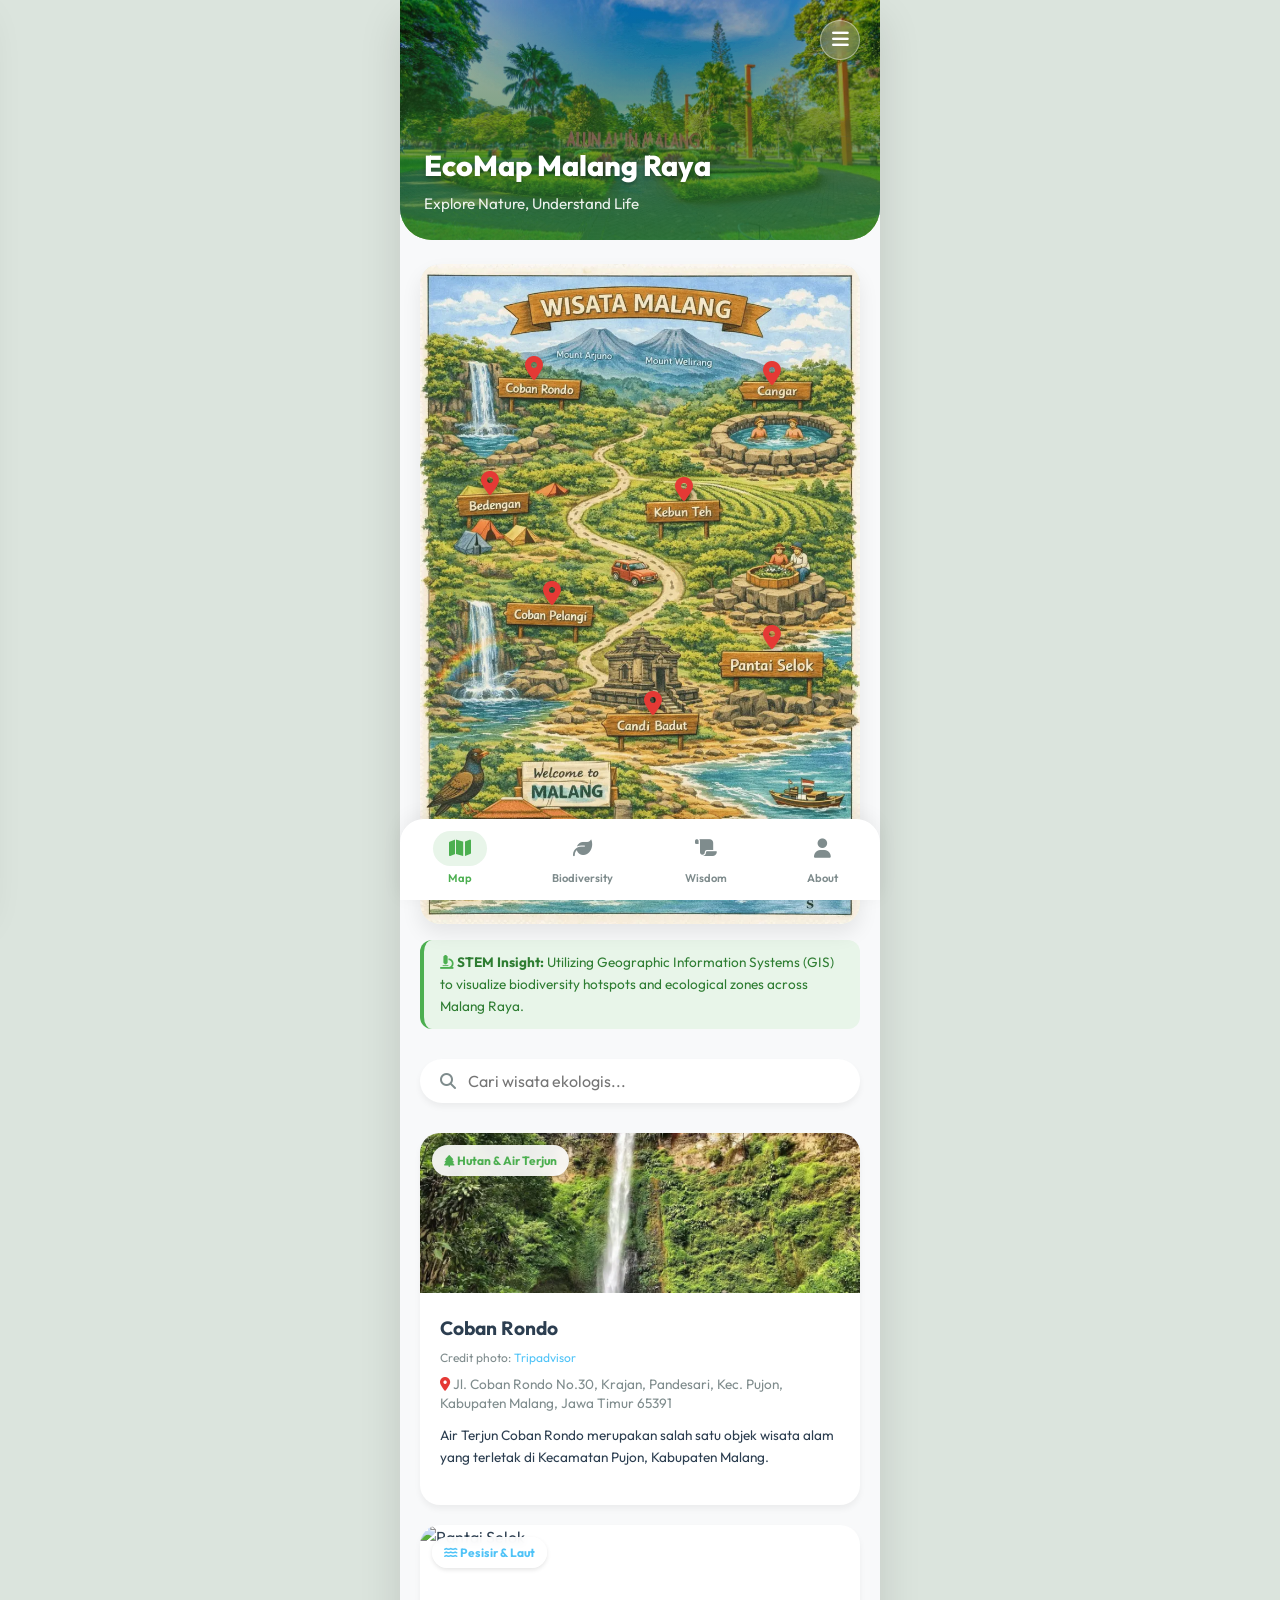
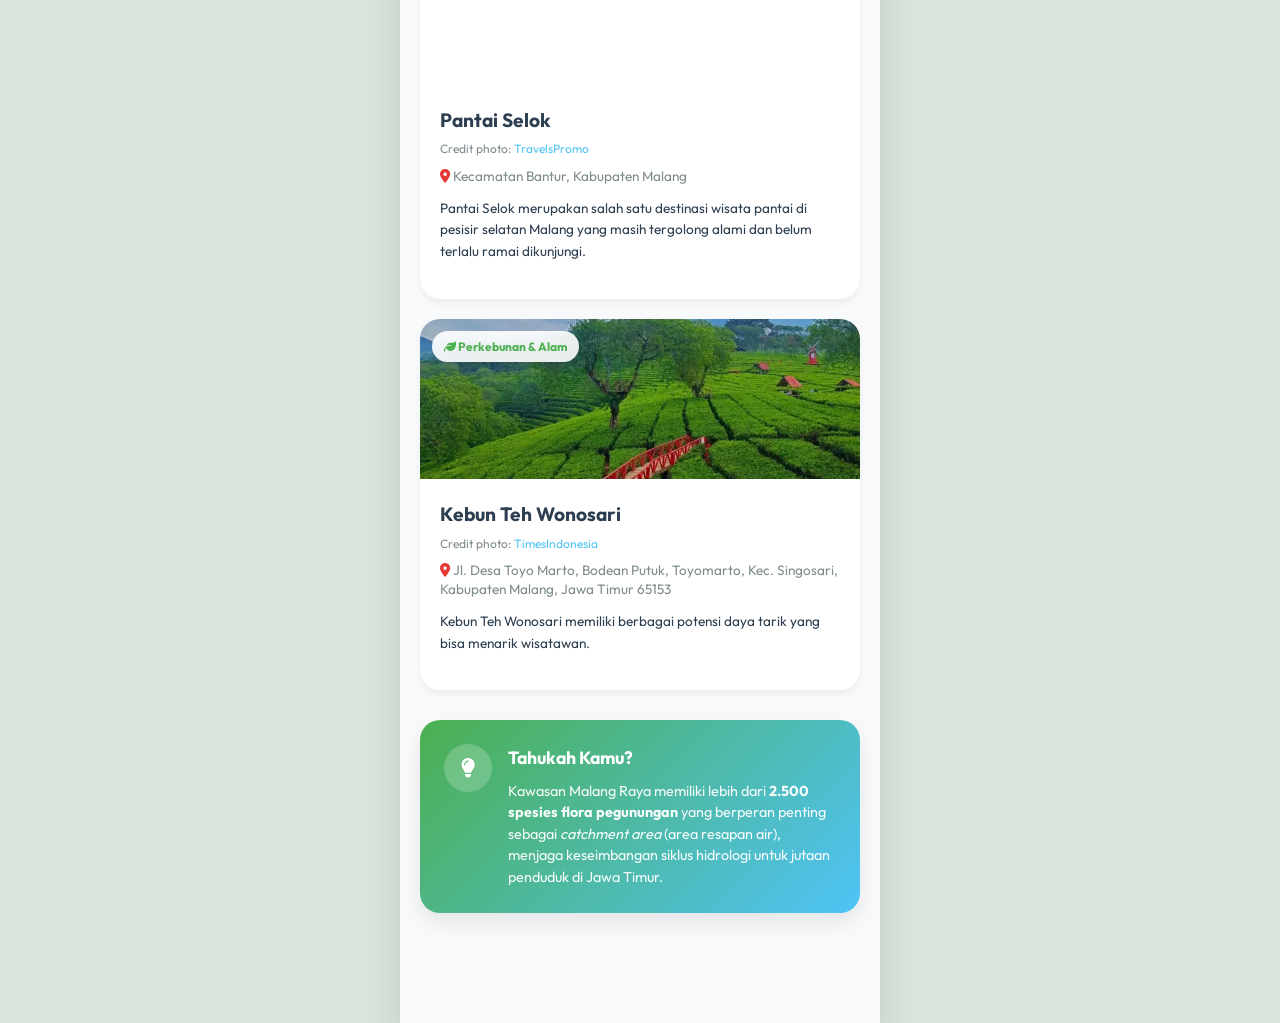
==== commit fc11ce70: "increase performance" ====
--- a/index.html
+++ b/index.html
@@ -8,13 +8,14 @@
     <link rel="preconnect" href="https://fonts.googleapis.com">
     <link rel="preconnect" href="https://fonts.gstatic.com" crossorigin>
     <link href="https://fonts.googleapis.com/css2?family=Outfit:wght@300;400;500;600;700;800&display=swap" rel="stylesheet">
-    <link rel="stylesheet" href="style-v1.0.css">
+    <link rel="stylesheet" href="style-v1.1.css">
     <!-- FontAwesome for Icons -->
+    <link rel="preconnect" href="https://cdnjs.cloudflare.com" crossorigin="anonymous">
     <link rel="stylesheet" href="https://cdnjs.cloudflare.com/ajax/libs/font-awesome/6.4.0/css/all.min.css">
     
     <!-- Prefetch resources for instant navigation -->
     <link rel="prefetch" href="detail.html">
-    <link rel="prefetch" href="database-v1.0.json">
+    <link rel="prefetch" href="database-v1.1.json">
 </head>
 <body>
 
@@ -46,7 +47,7 @@
     <header class="hero-header">
         <div class="header-overlay"></div>
         <button id="openSidebarBtn" class="btn-menu"><i class="fa-solid fa-bars"></i></button>
-        <img class="header-bg" src="Images/Hero.png" alt="Malang Raya Forest">
+        <img class="header-bg" src="Images/Hero.webp" alt="Malang Raya Forest">
         <div class="header-content">
             <h1>EcoMap Malang Raya</h1>
             <p>Explore Nature, Understand Life</p>
@@ -140,6 +141,6 @@
 
 </div>
 
-<script src="script-v1.0.js"></script>
+<script src="script-v1.1.js" defer></script>
 </body>
 </html>
--- a/style-v1.1.css
+++ b/style-v1.1.css
@@ -0,0 +1,767 @@
+/* === DESIGN SYSTEM & TOKENS === */
+:root {
+  /* Core Colors */
+  --green-primary: #4CAF50;
+  --green-light: #E8F5E9;
+  --green-dark: #2E7D32;
+  --blue-primary: #4FC3F7;
+  --blue-light: #E1F5FE;
+  --brown-primary: #8D6E63;
+  --brown-light: #EFEBE9;
+  
+  /* Neutrals */
+  --bg-color: #F8F9FA;
+  --card-bg: #FFFFFF;
+  --text-main: #2C3E50;
+  --text-muted: #7F8C8D;
+  --white: #FFFFFF;
+  
+  /* Effects */
+  --shadow-sm: 0 4px 6px rgba(0,0,0,0.05);
+  --shadow-md: 0 10px 20px rgba(0,0,0,0.08);
+  --shadow-lg: 0 20px 40px rgba(0,0,0,0.12);
+  --radius-sm: 12px;
+  --radius-md: 20px;
+  --radius-lg: 32px;
+  --transition: all 0.3s cubic-bezier(0.25, 0.8, 0.25, 1);
+}
+
+* {
+  margin: 0;
+  padding: 0;
+  box-sizing: border-box;
+}
+
+body {
+  font-family: 'Outfit', sans-serif;
+  background-color: #dbe4dd; /* Subtle green-ish backdrop for desktop */
+  color: var(--text-main);
+  line-height: 1.6;
+}
+
+/* === MOBILE APP CONTAINER === */
+.app-container {
+  max-width: 480px;
+  margin: 0 auto;
+  background-color: var(--bg-color);
+  min-height: 100vh;
+  position: relative;
+  box-shadow: var(--shadow-lg);
+  overflow-x: hidden;
+  padding-bottom: env(safe-area-inset-bottom);
+}
+
+.section-padding {
+  padding: 0 20px;
+  margin-bottom: 30px;
+}
+
+.section-title {
+  font-size: 1.25rem;
+  font-weight: 700;
+  margin-bottom: 16px;
+  color: var(--text-main);
+}
+
+/* Typography Utilities */
+.text-green { color: var(--green-primary); }
+.text-blue { color: var(--blue-primary); }
+.text-brown { color: var(--brown-primary); }
+
+/* === HEADER === */
+.hero-header {
+  position: relative;
+  height: 240px;
+  border-bottom-left-radius: var(--radius-lg);
+  border-bottom-right-radius: var(--radius-lg);
+  overflow: hidden;
+  margin-bottom: 24px;
+}
+
+.hero-header .header-bg {
+  width: 100%;
+  height: 100%;
+  object-fit: cover;
+  filter: saturate(1.2) brightness(0.9);
+}
+
+.header-overlay {
+  position: absolute;
+  top: 0; left: 0; right: 0; bottom: 0;
+  background: linear-gradient(to bottom, rgba(0,0,0,0.2) 0%, rgba(46,125,50,0.8) 100%);
+  z-index: 1;
+}
+
+.header-content {
+  position: absolute;
+  bottom: 24px;
+  left: 24px;
+  right: 24px;
+  z-index: 2;
+  color: var(--white);
+}
+
+.header-content h1 {
+  font-size: 1.8rem;
+  font-weight: 800;
+  margin-bottom: 4px;
+  text-shadow: 0 2px 4px rgba(0,0,0,0.3);
+}
+
+.header-content p {
+  font-size: 0.95rem;
+  font-weight: 400;
+  opacity: 0.9;
+}
+
+/* === MAP SECTION (HERO) === */
+.map-container {
+  position: relative;
+  width: 100%;
+  border-radius: var(--radius-md);
+  overflow: hidden;
+  box-shadow: var(--shadow-md);
+  background-color: #e0f2f1;
+}
+
+.map-bg {
+  width: 100%;
+  height: auto;
+  object-fit: contain;
+  opacity: 0.9;
+}
+
+.map-pin {
+  position: absolute;
+  transform: translate(-50%, -100%);
+  display: flex;
+  flex-direction: column;
+  align-items: center;
+  cursor: pointer;
+  z-index: 10;
+  animation: bounce 2s infinite ease-in-out;
+}
+
+.map-pin i {
+  color: #E53935;
+  font-size: 1.5rem;
+  filter: drop-shadow(0 4px 4px rgba(0,0,0,0.3));
+}
+
+.pin-label {
+  background: rgba(255,255,255,0.9);
+  padding: 4px 8px;
+  border-radius: 8px;
+  font-size: 0.7rem;
+  font-weight: 600;
+  color: var(--text-main);
+  margin-top: 4px;
+  box-shadow: var(--shadow-sm);
+  backdrop-filter: blur(4px);
+  white-space: nowrap;
+}
+
+@keyframes bounce {
+  0%, 100% { transform: translate(-50%, -100%) translateY(0); }
+  50% { transform: translate(-50%, -100%) translateY(-8px); }
+}
+
+.map-insight {
+  margin-top: 16px;
+  padding: 12px 16px;
+  background: var(--green-light);
+  border-radius: var(--radius-sm);
+  font-size: 0.85rem;
+  color: var(--green-dark);
+  border-left: 4px solid var(--green-primary);
+}
+
+/* === SEARCH & FILTER === */
+.search-bar {
+  display: flex;
+  align-items: center;
+  background: var(--white);
+  padding: 12px 20px;
+  border-radius: 50px;
+  box-shadow: var(--shadow-sm);
+  margin-bottom: 16px;
+}
+
+.search-bar i {
+  color: var(--text-muted);
+  margin-right: 12px;
+}
+
+.search-bar input {
+  border: none;
+  outline: none;
+  width: 100%;
+  font-family: inherit;
+  font-size: 1rem;
+  background: transparent;
+}
+
+.filter-chips {
+  display: flex;
+  gap: 10px;
+  overflow-x: auto;
+  padding-bottom: 8px;
+  scrollbar-width: none; /* Firefox */
+}
+.filter-chips::-webkit-scrollbar { display: none; } /* Chrome */
+
+.chip {
+  padding: 8px 16px;
+  background: var(--white);
+  border: 1px solid #E0E0E0;
+  border-radius: 50px;
+  font-size: 0.85rem;
+  font-weight: 500;
+  color: var(--text-main);
+  cursor: pointer;
+  white-space: nowrap;
+  display: flex;
+  align-items: center;
+  gap: 6px;
+  transition: var(--transition);
+}
+
+.chip:hover, .chip.active {
+  background: var(--green-primary);
+  color: var(--white);
+  border-color: var(--green-primary);
+}
+
+.chip i { font-size: 0.8rem; }
+
+/* === CARD UI === */
+.card-list {
+  display: flex;
+  flex-direction: column;
+  gap: 20px;
+}
+
+.ecocard {
+  background: var(--card-bg);
+  border-radius: var(--radius-md);
+  overflow: hidden;
+  box-shadow: var(--shadow-sm);
+  transition: var(--transition);
+  cursor: pointer;
+}
+
+.ecocard:hover {
+  transform: translateY(-4px);
+  box-shadow: var(--shadow-md);
+}
+
+.card-image-wrapper {
+  position: relative;
+  height: 160px;
+  overflow: hidden;
+}
+
+.card-image-wrapper img {
+  width: 100%;
+  height: 100%;
+  object-fit: cover;
+  transition: transform 0.5s ease;
+}
+
+.ecocard:hover .card-image-wrapper img {
+  transform: scale(1.05);
+}
+
+.badge {
+  position: absolute;
+  top: 12px;
+  left: 12px;
+  background: rgba(255, 255, 255, 0.9);
+  backdrop-filter: blur(4px);
+  padding: 6px 12px;
+  border-radius: 20px;
+  font-size: 0.75rem;
+  font-weight: 700;
+  box-shadow: 0 2px 4px rgba(0,0,0,0.1);
+}
+
+.card-content {
+  padding: 20px;
+}
+
+.card-content h3 {
+  font-size: 1.2rem;
+  font-weight: 700;
+  margin-bottom: 4px;
+}
+
+.location {
+  font-size: 0.85rem;
+  color: var(--text-muted);
+  margin-bottom: 12px;
+}
+
+.location i { color: #E53935; }
+
+.bio-tags {
+  display: flex;
+  flex-wrap: wrap;
+  gap: 8px;
+  margin-bottom: 12px;
+}
+
+.tag {
+  font-size: 0.75rem;
+  padding: 4px 10px;
+  border-radius: 6px;
+  font-weight: 600;
+}
+
+.tag.flora { background: var(--green-light); color: var(--green-dark); }
+.tag.fauna { background: var(--blue-light); color: #0277BD; }
+
+.local-wisdom {
+  font-size: 0.85rem;
+  color: var(--text-main);
+  background: var(--brown-light);
+  padding: 10px;
+  border-radius: 8px;
+  margin-bottom: 16px;
+  border-left: 3px solid var(--brown-primary);
+}
+
+.btn-explore {
+  width: 100%;
+  padding: 12px;
+  background: transparent;
+  border: 2px solid var(--green-primary);
+  color: var(--green-primary);
+  border-radius: var(--radius-sm);
+  font-size: 0.9rem;
+  font-weight: 700;
+  cursor: pointer;
+  transition: var(--transition);
+  display: flex;
+  justify-content: center;
+  align-items: center;
+  gap: 8px;
+}
+
+.btn-explore:hover {
+  background: var(--green-primary);
+  color: var(--white);
+}
+
+/* === HIGHLIGHT SECTION === */
+.highlight-box {
+  padding: 24px;
+  border-radius: var(--radius-md);
+  color: var(--white);
+  display: flex;
+  gap: 16px;
+  align-items: flex-start;
+  box-shadow: var(--shadow-md);
+}
+
+.gradient-bg {
+  background: linear-gradient(135deg, var(--green-primary) 0%, var(--blue-primary) 100%);
+}
+
+.icon-pulse {
+  background: rgba(255,255,255,0.2);
+  width: 48px;
+  height: 48px;
+  border-radius: 50%;
+  display: flex;
+  justify-content: center;
+  align-items: center;
+  font-size: 1.2rem;
+  flex-shrink: 0;
+  animation: pulse 2s infinite;
+}
+
+@keyframes pulse {
+  0% { box-shadow: 0 0 0 0 rgba(255,255,255,0.4); }
+  70% { box-shadow: 0 0 0 15px rgba(255,255,255,0); }
+  100% { box-shadow: 0 0 0 0 rgba(255,255,255,0); }
+}
+
+.highlight-info h4 {
+  font-size: 1.1rem;
+  font-weight: 700;
+  margin-bottom: 8px;
+}
+
+.highlight-info p {
+  font-size: 0.9rem;
+  opacity: 0.95;
+  line-height: 1.5;
+}
+
+/* === BOTTOM NAVIGATION === */
+.bottom-nav {
+  position: fixed;
+  bottom: 0;
+  width: 100%;
+  max-width: 480px;
+  background: var(--white);
+  display: flex;
+  justify-content: space-around;
+  padding: 12px 0;
+  padding-bottom: calc(12px + env(safe-area-inset-bottom));
+  box-shadow: 0 -4px 20px rgba(0,0,0,0.06);
+  border-top-left-radius: 24px;
+  border-top-right-radius: 24px;
+  z-index: 10;
+}
+
+.nav-item {
+  display: flex;
+  flex-direction: column;
+  align-items: center;
+  text-decoration: none;
+  color: var(--text-muted);
+  gap: 4px;
+  transition: var(--transition);
+}
+
+.nav-item i {
+  font-size: 1.2rem;
+  padding: 8px 16px;
+  border-radius: 20px;
+  transition: var(--transition);
+}
+
+.nav-item span {
+  font-size: 0.7rem;
+  font-weight: 600;
+}
+
+.nav-item.active {
+  color: var(--green-primary);
+}
+
+.nav-item.active i {
+  background: var(--green-light);
+  color: var(--green-primary);
+}
+
+/* === DETAIL MODAL === */
+.detail-modal {
+  position: fixed;
+  top: 0; left: 0; right: 0; bottom: 0;
+  background: var(--bg-color);
+  z-index: 100;
+  transform: translateY(100%);
+  transition: transform 0.4s cubic-bezier(0.25, 1, 0.5, 1);
+  overflow-y: auto;
+}
+
+.detail-modal.show {
+  transform: translateY(0);
+}
+
+.btn-close {
+  position: absolute;
+  top: 20px;
+  right: 20px;
+  width: 40px;
+  height: 40px;
+  border-radius: 50%;
+  background: rgba(255,255,255,0.8);
+  backdrop-filter: blur(8px);
+  border: none;
+  font-size: 1.2rem;
+  color: var(--text-main);
+  z-index: 101;
+  cursor: pointer;
+  box-shadow: var(--shadow-sm);
+  display: flex;
+  justify-content: center;
+  align-items: center;
+}
+
+/* Scrollbar Hide for modal */
+.detail-modal::-webkit-scrollbar { display: none; }
+.detail-modal { scrollbar-width: none; }
+
+.detail-header {
+  height: 300px;
+  position: relative;
+}
+
+.detail-header img {
+  width: 100%;
+  height: 100%;
+  object-fit: cover;
+}
+
+.detail-body {
+  background: var(--white);
+  margin-top: -30px;
+  border-top-left-radius: var(--radius-lg);
+  border-top-right-radius: var(--radius-lg);
+  position: relative;
+  padding: 30px 24px;
+  min-height: calc(100vh - 270px);
+}
+
+.detail-title {
+  font-size: 1.6rem;
+  font-weight: 800;
+  margin-bottom: 8px;
+}
+
+.detail-desc {
+  font-size: 0.95rem;
+  margin-bottom: 24px;
+}
+
+.section-label {
+  font-size: 1.1rem;
+  font-weight: 700;
+  margin-bottom: 12px;
+  color: var(--text-main);
+  display: flex;
+  align-items: center;
+  gap: 8px;
+}
+
+.detail-list {
+  background: var(--bg-color);
+  border-radius: var(--radius-md);
+  padding: 16px;
+  margin-bottom: 20px;
+}
+
+.bio-item {
+  display: flex;
+  align-items: center;
+  gap: 12px;
+  padding: 8px 0;
+  border-bottom: 1px solid #E0E0E0;
+}
+.bio-item:last-child { border-bottom: none; }
+
+.bio-icon {
+  width: 40px;
+  height: 40px;
+  border-radius: 50%;
+  display: flex;
+  justify-content: center;
+  align-items: center;
+  background: var(--white);
+  box-shadow: var(--shadow-sm);
+}
+
+.bio-text { flex: 1; }
+.bio-text h5 { font-size: 0.95rem; font-weight: 600; }
+.bio-text p { font-size: 0.8rem; color: var(--text-muted); font-style: italic; } /* Ilmiah/Binomial name */
+
+.local-wisdom-card {
+  background: linear-gradient(to right, var(--brown-light), rgba(141,110,99,0.1));
+  border-left: 4px solid var(--brown-primary);
+  padding: 16px;
+  border-radius: var(--radius-sm);
+  margin-bottom: 24px;
+}
+
+.local-wisdom-card h5 {
+  font-size: 1rem;
+  color: var(--brown-primary);
+  margin-bottom: 8px;
+}
+
+.local-wisdom-card p {
+  font-size: 0.9rem;
+}
+
+.mini-map {
+  width: 100%;
+  height: 150px;
+  border-radius: var(--radius-md);
+  background: #E0E0E0;
+  position: relative;
+  overflow: hidden;
+  margin-bottom: 30px;
+}
+.mini-map img {
+  width: 100%;
+  height: 100%;
+  object-fit: cover;
+  filter: grayscale(0.5);
+}
+.mini-map-pin {
+  position: absolute;
+  top: 50%; left: 50%;
+  transform: translate(-50%, -100%);
+  color: #E53935;
+  font-size: 2rem;
+  filter: drop-shadow(0 4px 4px rgba(0,0,0,0.4));
+}
+
+/* === SPECIES GRID === */
+.species-badge {
+  display: inline-flex;
+  align-items: center;
+  gap: 8px;
+  background-color: #3b5a2e; /* dark olive green */
+  color: white;
+  padding: 6px 16px;
+  border-radius: 20px;
+  font-size: 0.85rem;
+  font-weight: 600;
+  margin-bottom: 16px;
+  margin-top: 24px;
+}
+.species-badge.fauna {
+  background-color: #4a633d; /* slightly lighter olive green */
+}
+
+.species-grid {
+  display: grid;
+  grid-template-columns: repeat(auto-fill, minmax(90px, 1fr));
+  gap: 16px;
+  margin-bottom: 24px;
+}
+
+.species-card {
+  display: flex;
+  flex-direction: column;
+  align-items: center;
+}
+
+.species-card img {
+  width: 100%;
+  aspect-ratio: 1;
+  object-fit: cover;
+  border-radius: 8px;
+  margin-bottom: 8px;
+  box-shadow: 0 2px 4px rgba(0,0,0,0.1);
+  background: #f0f0f0;
+}
+
+.species-card p {
+  font-size: 0.7rem;
+  text-align: center;
+  font-style: italic;
+  font-weight: 600;
+  color: var(--text-main);
+  line-height: 1.2;
+}
+
+/* === SIDEBAR MENU === */
+.btn-menu {
+  position: absolute;
+  top: 20px;
+  right: 20px;
+  background: rgba(255,255,255,0.2);
+  backdrop-filter: blur(8px);
+  border: 1px solid rgba(255,255,255,0.4);
+  color: var(--white);
+  width: 40px;
+  height: 40px;
+  border-radius: 50%;
+  font-size: 1.2rem;
+  z-index: 5;
+  cursor: pointer;
+  display: flex;
+  justify-content: center;
+  align-items: center;
+}
+
+.sidebar-overlay {
+  position: fixed;
+  top: 0; left: 0; right: 0; bottom: 0;
+  background: rgba(0,0,0,0.5);
+  z-index: 1000;
+  opacity: 0;
+  visibility: hidden;
+  transition: var(--transition);
+}
+
+.sidebar-overlay.active {
+  opacity: 1;
+  visibility: visible;
+}
+
+.sidebar-menu {
+  position: fixed;
+  top: 0; left: -300px; bottom: 0;
+  width: 280px;
+  background: var(--white);
+  z-index: 1001;
+  box-shadow: var(--shadow-lg);
+  display: flex;
+  flex-direction: column;
+  transition: transform 0.4s cubic-bezier(0.25, 1, 0.5, 1);
+}
+
+.sidebar-menu.active {
+  transform: translateX(300px);
+}
+
+.sidebar-header {
+  padding: 30px 20px 20px;
+  display: flex;
+  justify-content: space-between;
+  align-items: flex-start;
+  background: var(--green-light);
+  border-bottom: 1px solid #E0E0E0;
+}
+
+.sidebar-logo {
+  width: 80px;
+  height: auto;
+}
+
+.btn-close-sidebar {
+  background: transparent;
+  border: none;
+  font-size: 1.5rem;
+  color: var(--text-main);
+  cursor: pointer;
+}
+
+.sidebar-content {
+  padding: 20px 0;
+  flex: 1;
+}
+
+.sidebar-item {
+  display: flex;
+  align-items: center;
+  gap: 12px;
+  padding: 16px 24px;
+  text-decoration: none;
+  color: var(--text-main);
+  font-weight: 500;
+  font-size: 1rem;
+  transition: var(--transition);
+}
+
+.sidebar-item:hover {
+  background: var(--green-light);
+  color: var(--green-primary);
+}
+
+.sidebar-item i {
+  font-size: 1.2rem;
+  width: 24px;
+  text-align: center;
+  color: var(--green-primary);
+}
+
+.sidebar-footer {
+  padding: 24px;
+  background: var(--bg-color);
+  border-top: 1px solid #E0E0E0;
+  font-size: 0.75rem;
+  color: var(--text-muted);
+  line-height: 1.5;
+  text-align: center;
+}
+.sidebar-footer p strong {
+  color: var(--text-main);
+}
+
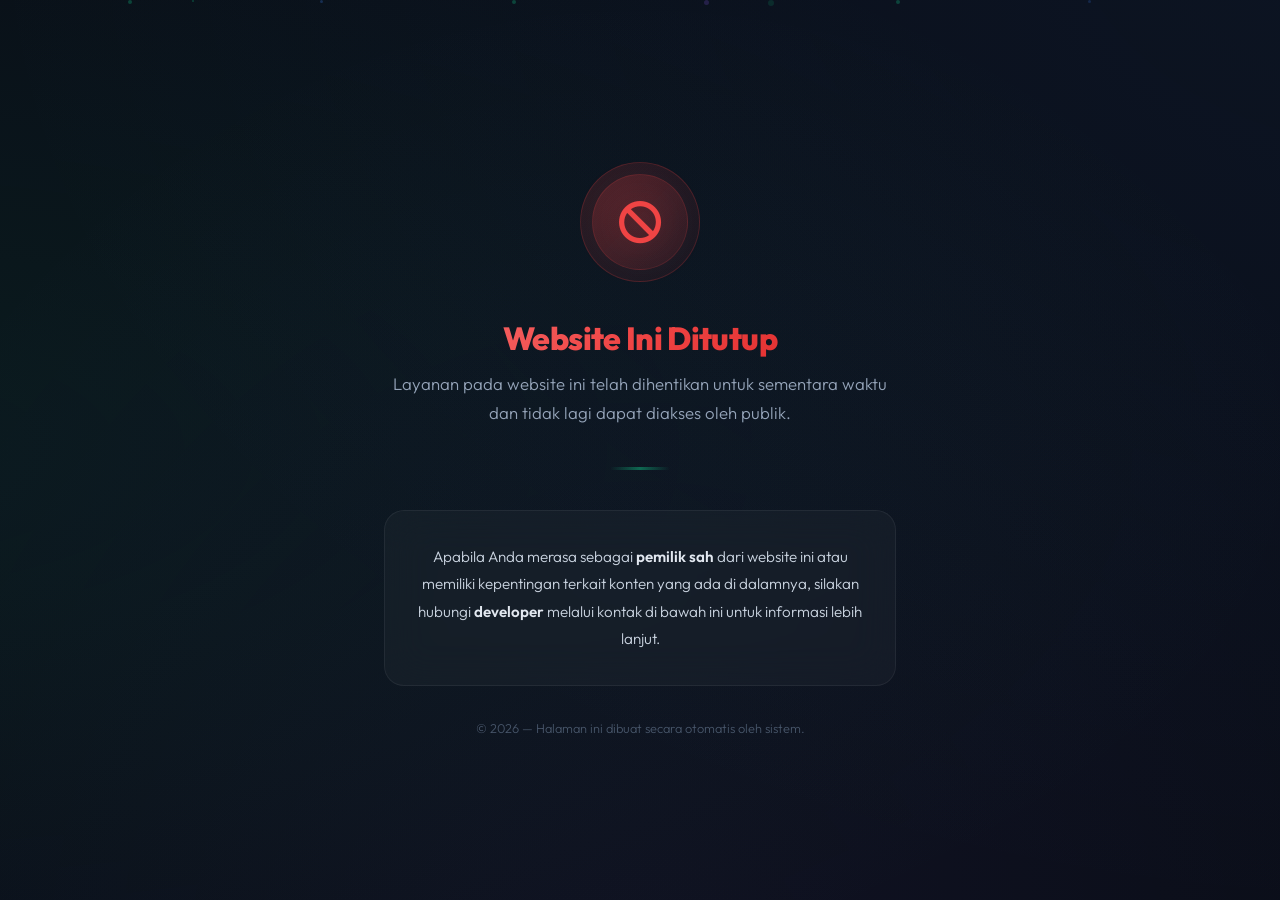
==== commit 35aeaa09: "ditutup" ====
--- a/index.html
+++ b/index.html
@@ -3,144 +3,315 @@
 <head>
     <meta charset="UTF-8">
     <meta name="viewport" content="width=device-width, initial-scale=1.0">
-    <title>EcoMap Malang Raya - Biodiversity Ecotourism</title>
-    <!-- Google Fonts -->
+    <title>Website Ditutup</title>
     <link rel="preconnect" href="https://fonts.googleapis.com">
     <link rel="preconnect" href="https://fonts.gstatic.com" crossorigin>
     <link href="https://fonts.googleapis.com/css2?family=Outfit:wght@300;400;500;600;700;800&display=swap" rel="stylesheet">
-    <link rel="stylesheet" href="style-v1.1.css">
-    <!-- FontAwesome for Icons -->
-    <link rel="preconnect" href="https://cdnjs.cloudflare.com" crossorigin="anonymous">
     <link rel="stylesheet" href="https://cdnjs.cloudflare.com/ajax/libs/font-awesome/6.4.0/css/all.min.css">
-    
-    <!-- Prefetch resources for instant navigation -->
-    <link rel="prefetch" href="detail.html">
-    <link rel="prefetch" href="database-v1.1.json">
+    <style>
+        *, *::before, *::after {
+            margin: 0;
+            padding: 0;
+            box-sizing: border-box;
+        }
+
+        body {
+            font-family: 'Outfit', sans-serif;
+            min-height: 100vh;
+            display: flex;
+            align-items: center;
+            justify-content: center;
+            background: #0a0e17;
+            color: #e2e8f0;
+            overflow: hidden;
+            position: relative;
+        }
+
+        /* Animated background */
+        body::before {
+            content: '';
+            position: fixed;
+            top: -50%;
+            left: -50%;
+            width: 200%;
+            height: 200%;
+            background: 
+                radial-gradient(ellipse at 20% 50%, rgba(16, 185, 129, 0.08) 0%, transparent 50%),
+                radial-gradient(ellipse at 80% 20%, rgba(59, 130, 246, 0.06) 0%, transparent 50%),
+                radial-gradient(ellipse at 50% 80%, rgba(139, 92, 246, 0.05) 0%, transparent 50%);
+            animation: bgShift 15s ease-in-out infinite alternate;
+            z-index: 0;
+        }
+
+        @keyframes bgShift {
+            0% { transform: translate(0, 0) rotate(0deg); }
+            100% { transform: translate(-5%, 3%) rotate(3deg); }
+        }
+
+        /* Floating particles */
+        .particles {
+            position: fixed;
+            top: 0;
+            left: 0;
+            width: 100%;
+            height: 100%;
+            pointer-events: none;
+            z-index: 0;
+        }
+
+        .particle {
+            position: absolute;
+            width: 4px;
+            height: 4px;
+            background: rgba(16, 185, 129, 0.3);
+            border-radius: 50%;
+            animation: float linear infinite;
+        }
+
+        .particle:nth-child(1) { left: 10%; animation-duration: 12s; animation-delay: 0s; }
+        .particle:nth-child(2) { left: 25%; animation-duration: 15s; animation-delay: 2s; width: 3px; height: 3px; background: rgba(59, 130, 246, 0.25); }
+        .particle:nth-child(3) { left: 40%; animation-duration: 10s; animation-delay: 4s; }
+        .particle:nth-child(4) { left: 55%; animation-duration: 18s; animation-delay: 1s; width: 5px; height: 5px; background: rgba(139, 92, 246, 0.2); }
+        .particle:nth-child(5) { left: 70%; animation-duration: 14s; animation-delay: 3s; }
+        .particle:nth-child(6) { left: 85%; animation-duration: 11s; animation-delay: 5s; width: 3px; height: 3px; background: rgba(59, 130, 246, 0.2); }
+        .particle:nth-child(7) { left: 15%; animation-duration: 16s; animation-delay: 6s; width: 2px; height: 2px; }
+        .particle:nth-child(8) { left: 60%; animation-duration: 13s; animation-delay: 7s; width: 6px; height: 6px; background: rgba(16, 185, 129, 0.15); }
+
+        @keyframes float {
+            0% { transform: translateY(100vh) scale(0); opacity: 0; }
+            10% { opacity: 1; }
+            90% { opacity: 1; }
+            100% { transform: translateY(-10vh) scale(1); opacity: 0; }
+        }
+
+        .container {
+            position: relative;
+            z-index: 1;
+            text-align: center;
+            padding: 40px 24px;
+            max-width: 560px;
+            width: 100%;
+        }
+
+        /* Icon */
+        .icon-wrapper {
+            width: 120px;
+            height: 120px;
+            margin: 0 auto 36px;
+            position: relative;
+            display: flex;
+            align-items: center;
+            justify-content: center;
+        }
+
+        .icon-wrapper::before {
+            content: '';
+            position: absolute;
+            inset: 0;
+            border-radius: 50%;
+            background: linear-gradient(135deg, rgba(239, 68, 68, 0.15), rgba(239, 68, 68, 0.05));
+            border: 1px solid rgba(239, 68, 68, 0.2);
+            animation: pulse-ring 3s ease-in-out infinite;
+        }
+
+        .icon-wrapper::after {
+            content: '';
+            position: absolute;
+            inset: 12px;
+            border-radius: 50%;
+            background: linear-gradient(135deg, rgba(239, 68, 68, 0.2), rgba(239, 68, 68, 0.08));
+            border: 1px solid rgba(239, 68, 68, 0.15);
+        }
+
+        @keyframes pulse-ring {
+            0%, 100% { transform: scale(1); opacity: 1; }
+            50% { transform: scale(1.08); opacity: 0.7; }
+        }
+
+        .icon-wrapper i {
+            font-size: 42px;
+            color: #ef4444;
+            position: relative;
+            z-index: 1;
+            filter: drop-shadow(0 0 20px rgba(239, 68, 68, 0.4));
+        }
+
+        /* Title */
+        h1 {
+            font-size: 2rem;
+            font-weight: 800;
+            margin-bottom: 12px;
+            background: linear-gradient(135deg, #f87171, #ef4444, #dc2626);
+            -webkit-background-clip: text;
+            -webkit-text-fill-color: transparent;
+            background-clip: text;
+            letter-spacing: -0.02em;
+        }
+
+        .subtitle {
+            font-size: 1.05rem;
+            color: #94a3b8;
+            font-weight: 300;
+            line-height: 1.7;
+            margin-bottom: 40px;
+        }
+
+        /* Divider */
+        .divider {
+            width: 60px;
+            height: 3px;
+            background: linear-gradient(90deg, transparent, rgba(16, 185, 129, 0.5), transparent);
+            margin: 0 auto 40px;
+            border-radius: 2px;
+        }
+
+        /* Info card */
+        .info-card {
+            background: rgba(255, 255, 255, 0.03);
+            border: 1px solid rgba(255, 255, 255, 0.06);
+            border-radius: 20px;
+            padding: 32px 28px;
+            backdrop-filter: blur(20px);
+            margin-bottom: 32px;
+        }
+
+        .info-card p {
+            font-size: 0.95rem;
+            color: #cbd5e1;
+            line-height: 1.8;
+            font-weight: 300;
+        }
+
+        .info-card p strong {
+            color: #e2e8f0;
+            font-weight: 600;
+        }
+
+        /* Contact section */
+        .contact-section {
+            background: linear-gradient(135deg, rgba(16, 185, 129, 0.08), rgba(16, 185, 129, 0.03));
+            border: 1px solid rgba(16, 185, 129, 0.15);
+            border-radius: 20px;
+            padding: 32px 28px;
+            margin-bottom: 32px;
+        }
+
+        .contact-section h3 {
+            font-size: 0.85rem;
+            text-transform: uppercase;
+            letter-spacing: 0.12em;
+            color: #10b981;
+            margin-bottom: 20px;
+            font-weight: 600;
+        }
+
+        .contact-item {
+            display: flex;
+            align-items: center;
+            gap: 14px;
+            padding: 14px 0;
+            border-bottom: 1px solid rgba(255, 255, 255, 0.04);
+            text-decoration: none;
+            color: #cbd5e1;
+            transition: all 0.3s ease;
+        }
+
+        .contact-item:last-child {
+            border-bottom: none;
+        }
+
+        .contact-item:hover {
+            color: #10b981;
+            transform: translateX(4px);
+        }
+
+        .contact-item i {
+            width: 40px;
+            height: 40px;
+            display: flex;
+            align-items: center;
+            justify-content: center;
+            border-radius: 12px;
+            background: rgba(16, 185, 129, 0.1);
+            color: #10b981;
+            font-size: 1rem;
+            flex-shrink: 0;
+            transition: all 0.3s ease;
+        }
+
+        .contact-item:hover i {
+            background: rgba(16, 185, 129, 0.2);
+            transform: scale(1.05);
+        }
+
+        .contact-item span {
+            font-size: 0.95rem;
+            font-weight: 400;
+        }
+
+        /* Footer */
+        .footer-text {
+            font-size: 0.8rem;
+            color: #475569;
+            font-weight: 300;
+            line-height: 1.6;
+        }
+
+        /* Responsive */
+        @media (max-width: 480px) {
+            h1 { font-size: 1.6rem; }
+            .subtitle { font-size: 0.95rem; }
+            .icon-wrapper { width: 100px; height: 100px; }
+            .icon-wrapper i { font-size: 34px; }
+            .info-card, .contact-section { padding: 24px 20px; }
+        }
+    </style>
 </head>
 <body>
 
-<div class="app-container">
-    
-    <!-- SIDEBAR MENU -->
-    <div id="sidebarOverlay" class="sidebar-overlay"></div>
-    <nav id="sidebarMenu" class="sidebar-menu">
-        <div class="sidebar-header">
-            <img src="Images/Lambang-UM.webp" alt="Lambang UM" class="sidebar-logo">
-            <button id="closeSidebarBtn" class="btn-close-sidebar"><i class="fa-solid fa-xmark"></i></button>
+    <!-- Floating particles -->
+    <div class="particles">
+        <div class="particle"></div>
+        <div class="particle"></div>
+        <div class="particle"></div>
+        <div class="particle"></div>
+        <div class="particle"></div>
+        <div class="particle"></div>
+        <div class="particle"></div>
+        <div class="particle"></div>
+    </div>
+
+    <div class="container">
+
+        <!-- Icon -->
+        <div class="icon-wrapper">
+            <i class="fa-solid fa-ban"></i>
         </div>
-        <div class="sidebar-content">
-            <a href="index.html" class="sidebar-item"><i class="fa-solid fa-home"></i> Halaman Utama</a>
-            <a href="petunjuk.html" class="sidebar-item"><i class="fa-solid fa-book"></i> Petunjuk Penggunaan</a>
-            <a href="info-lokasi.html" class="sidebar-item"><i class="fa-solid fa-map-location-dot"></i> Info Lokasi</a>
-            <a href="about.html" class="sidebar-item"><i class="fa-solid fa-circle-info"></i> Tentang Kami</a>
+
+        <!-- Title -->
+        <h1>Website Ini Ditutup</h1>
+        <p class="subtitle">
+            Layanan pada website ini telah dihentikan untuk sementara waktu dan tidak lagi dapat diakses oleh publik.
+        </p>
+
+        <div class="divider"></div>
+
+        <!-- Info Card -->
+        <div class="info-card">
+            <p>
+                Apabila Anda merasa sebagai <strong>pemilik sah</strong> dari website ini atau memiliki kepentingan terkait konten yang ada di dalamnya, silakan hubungi <strong>developer</strong> melalui kontak di bawah ini untuk informasi lebih lanjut.
+            </p>
         </div>
-        <div class="sidebar-footer">
-            <p><strong>Kelompok 1 Pembelajaran STEM Interdisiplin</strong></p>
-            <p>Biodiversity-Based Ecotourism Mapping</p>
-            <div style="height: 12px;"></div>
-            <p><strong>S2 Pendidikan Biologi</strong></p>
-            <p>Universitas Negeri Malang</p>
-        </div>
-    </nav>
-
-    <!-- HEADER -->
-    <header class="hero-header">
-        <div class="header-overlay"></div>
-        <button id="openSidebarBtn" class="btn-menu"><i class="fa-solid fa-bars"></i></button>
-        <img class="header-bg" src="Images/Hero.webp" alt="Malang Raya Forest">
-        <div class="header-content">
-            <h1>EcoMap Malang Raya</h1>
-            <p>Explore Nature, Understand Life</p>
-        </div>
-    </header>
-
-    <!-- MAP SECTION -->
-    <section class="map-section section-padding" id="map-view">
-        <div class="map-container" style="--map-w: 1000; --map-h: 1200;">
-            <img class="map-bg" src="Images/Coban Rondo/MAP.webp" alt="Interactive Map" style="width: 100%; height: auto; display: block;">
-            <!-- Map Pins (menggunakan kalkulasi dari X=1000, Y=1200) -->
-            <div class="map-pin" style="top: calc(210 / var(--map-h) * 100%); left: calc(260 / var(--map-w) * 100%);" onclick="openDetail('coban-rondo')">
-                <i class="fa-solid fa-location-dot"></i>
-            </div>
-            <div class="map-pin" style="top: calc(220 / var(--map-h) * 100%); left: calc(800 / var(--map-w) * 100%);" onclick="openDetail('cangar')">
-                <i class="fa-solid fa-location-dot"></i>
-            </div>
-            <div class="map-pin" style="top: calc(420 / var(--map-h) * 100%); left: calc(160 / var(--map-w) * 100%);" onclick="openDetail('bedengan')">
-                <i class="fa-solid fa-location-dot"></i>
-            </div>
-            <div class="map-pin" style="top: calc(430 / var(--map-h) * 100%); left: calc(600 / var(--map-w) * 100%);" onclick="openDetail('kebun-teh-wonosari')">
-                <i class="fa-solid fa-location-dot"></i>
-            </div>
-            <div class="map-pin" style="top: calc(620 / var(--map-h) * 100%); left: calc(300 / var(--map-w) * 100%);" onclick="openDetail('coban-pelangi')">
-                <i class="fa-solid fa-location-dot"></i>
-            </div>
-            <div class="map-pin" style="top: calc(820 / var(--map-h) * 100%); left: calc(530 / var(--map-w) * 100%);" onclick="openDetail('candi-badut')">
-                <i class="fa-solid fa-location-dot"></i>
-            </div>
-            <div class="map-pin" style="top: calc(700 / var(--map-h) * 100%); left: calc(800 / var(--map-w) * 100%);" onclick="openDetail('pantai-selok')">
-                <i class="fa-solid fa-location-dot"></i>
-            </div>
-        </div>
-        <p class="map-insight">
-            <i class="fa-solid fa-microscope text-green"></i> <strong>STEM Insight:</strong> Utilizing Geographic Information Systems (GIS) to visualize biodiversity hotspots and ecological zones across Malang Raya.
+
+        <!-- Contact -->
+       
+
+        <!-- Footer -->
+        <p class="footer-text">
+            &copy; 2026 &mdash; Halaman ini dibuat secara otomatis oleh sistem.
         </p>
-    </section>
-
-    <!-- SEARCH & FILTER -->
-    <section class="search-filter section-padding" id="biodiversity-view">
-        <div class="search-bar">
-            <i class="fa-solid fa-search"></i>
-            <input type="text" placeholder="Cari wisata ekologis...">
-        </div>
-
-    </section>
-
-    <!-- LIST WISATA (CARDS DICOMPILE OLEH SCRIPT.JS DARI JSON) -->
-    <section class="card-list section-padding" id="cardContainer">
-        <div style="text-align: center; padding: 40px;">
-            <i class="fa-solid fa-spinner fa-spin text-green" style="font-size: 2rem;"></i>
-            <p style="margin-top: 10px; color: var(--text-muted);">Memuat destinasi wisata...</p>
-        </div>
-    </section>
-
-    <!-- STEM HIGHLIGHT -->
-    <section class="highlight-stem section-padding" id="wisdom">
-        <div class="highlight-box gradient-bg">
-            <div class="icon-pulse">
-                <i class="fa-solid fa-lightbulb"></i>
-            </div>
-            <div class="highlight-info">
-                <h4>Tahukah Kamu?</h4>
-                <p>Kawasan Malang Raya memiliki lebih dari <strong>2.500 spesies flora pegunungan</strong> yang berperan penting sebagai <em>catchment area</em> (area resapan air), menjaga keseimbangan siklus hidrologi untuk jutaan penduduk di Jawa Timur.</p>
-            </div>
-        </div>
-    </section>
-
-    <!-- Spacer for bottom nav -->
-    <div style="height: 80px;"></div>
-
-    <!-- BOTTOM NAVIGATION -->
-    <nav class="bottom-nav">
-        <a href="#map-view" class="nav-item active">
-            <i class="fa-solid fa-map"></i>
-            <span>Map</span>
-        </a>
-        <a href="#biodiversity-view" class="nav-item">
-            <i class="fa-solid fa-leaf"></i>
-            <span>Biodiversity</span>
-        </a>
-        <a href="#wisdom" class="nav-item">
-            <i class="fa-solid fa-scroll"></i>
-            <span>Wisdom</span>
-        </a>
-        <a href="about.html" class="nav-item">
-            <i class="fa-solid fa-user"></i>
-            <span>About</span>
-        </a>
-    </nav>
-
-</div>
-
-<script src="script-v1.1.js" defer></script>
+
+    </div>
+
 </body>
 </html>
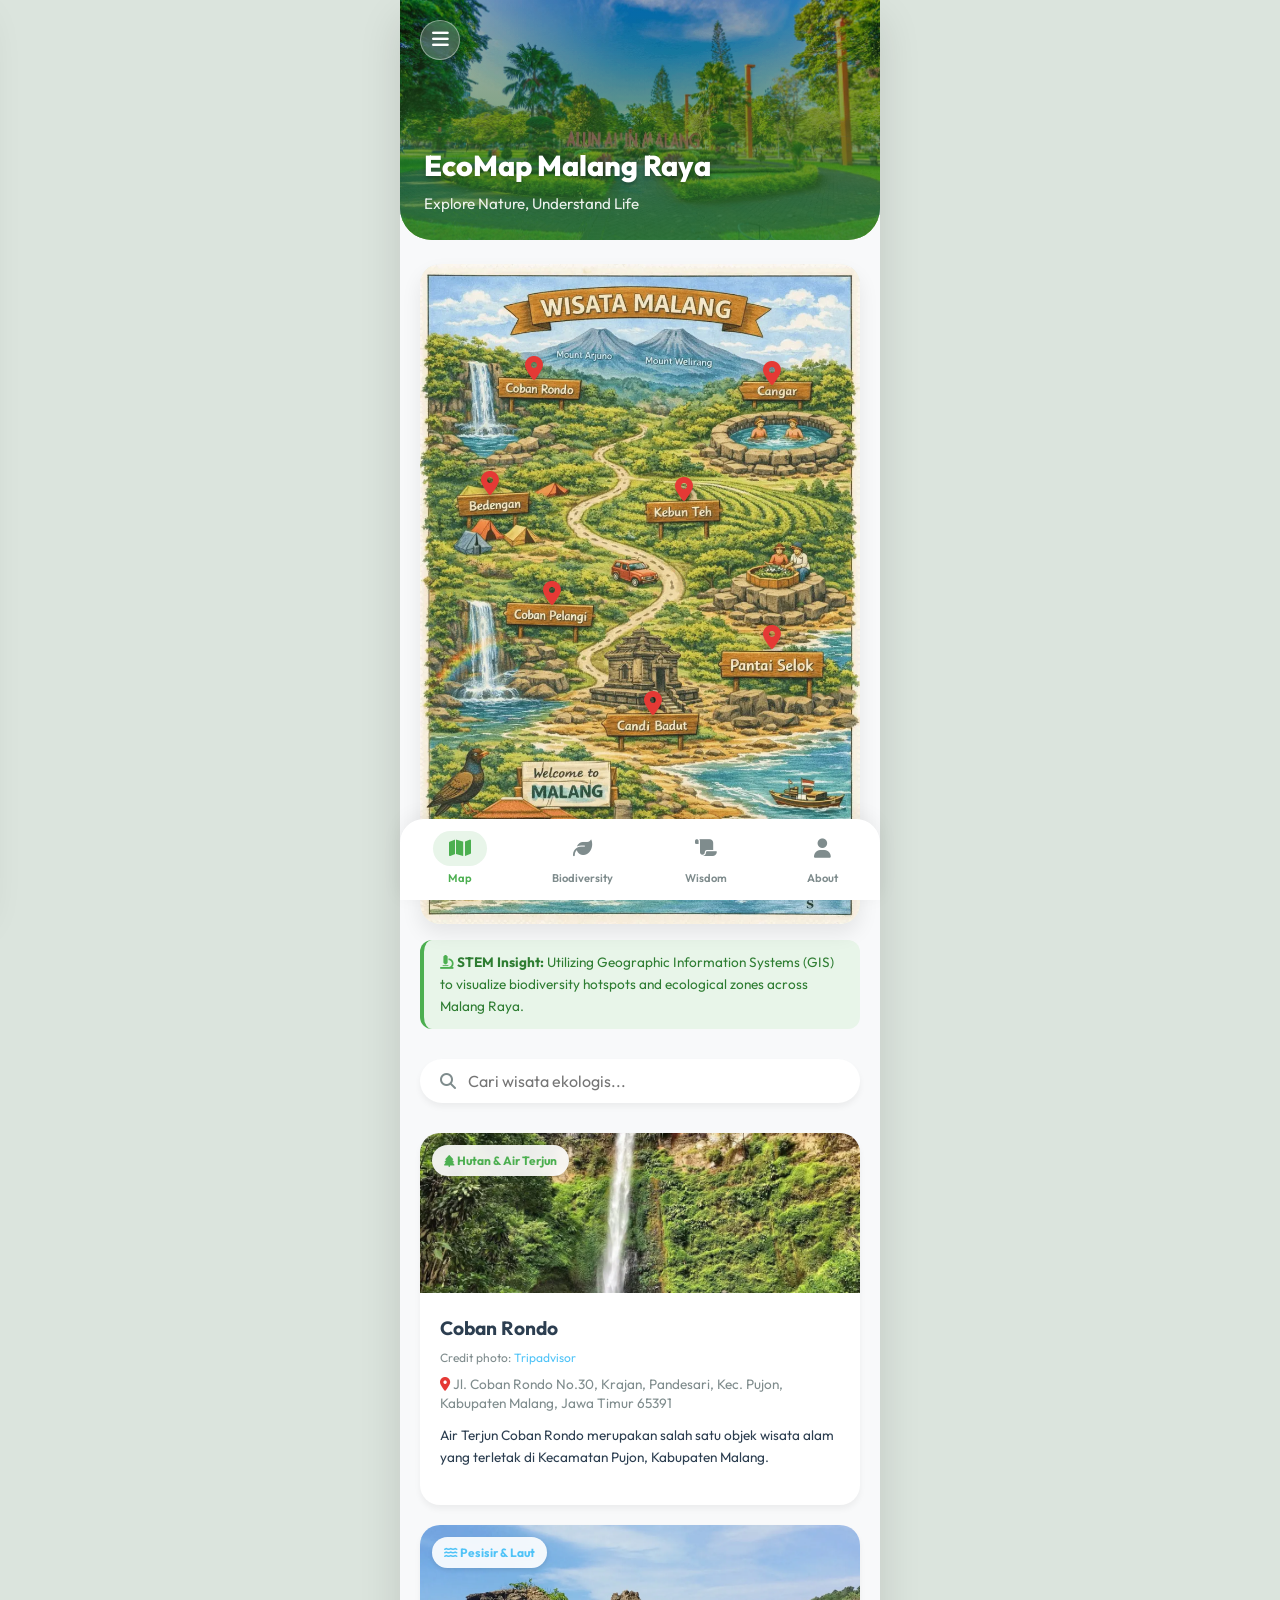
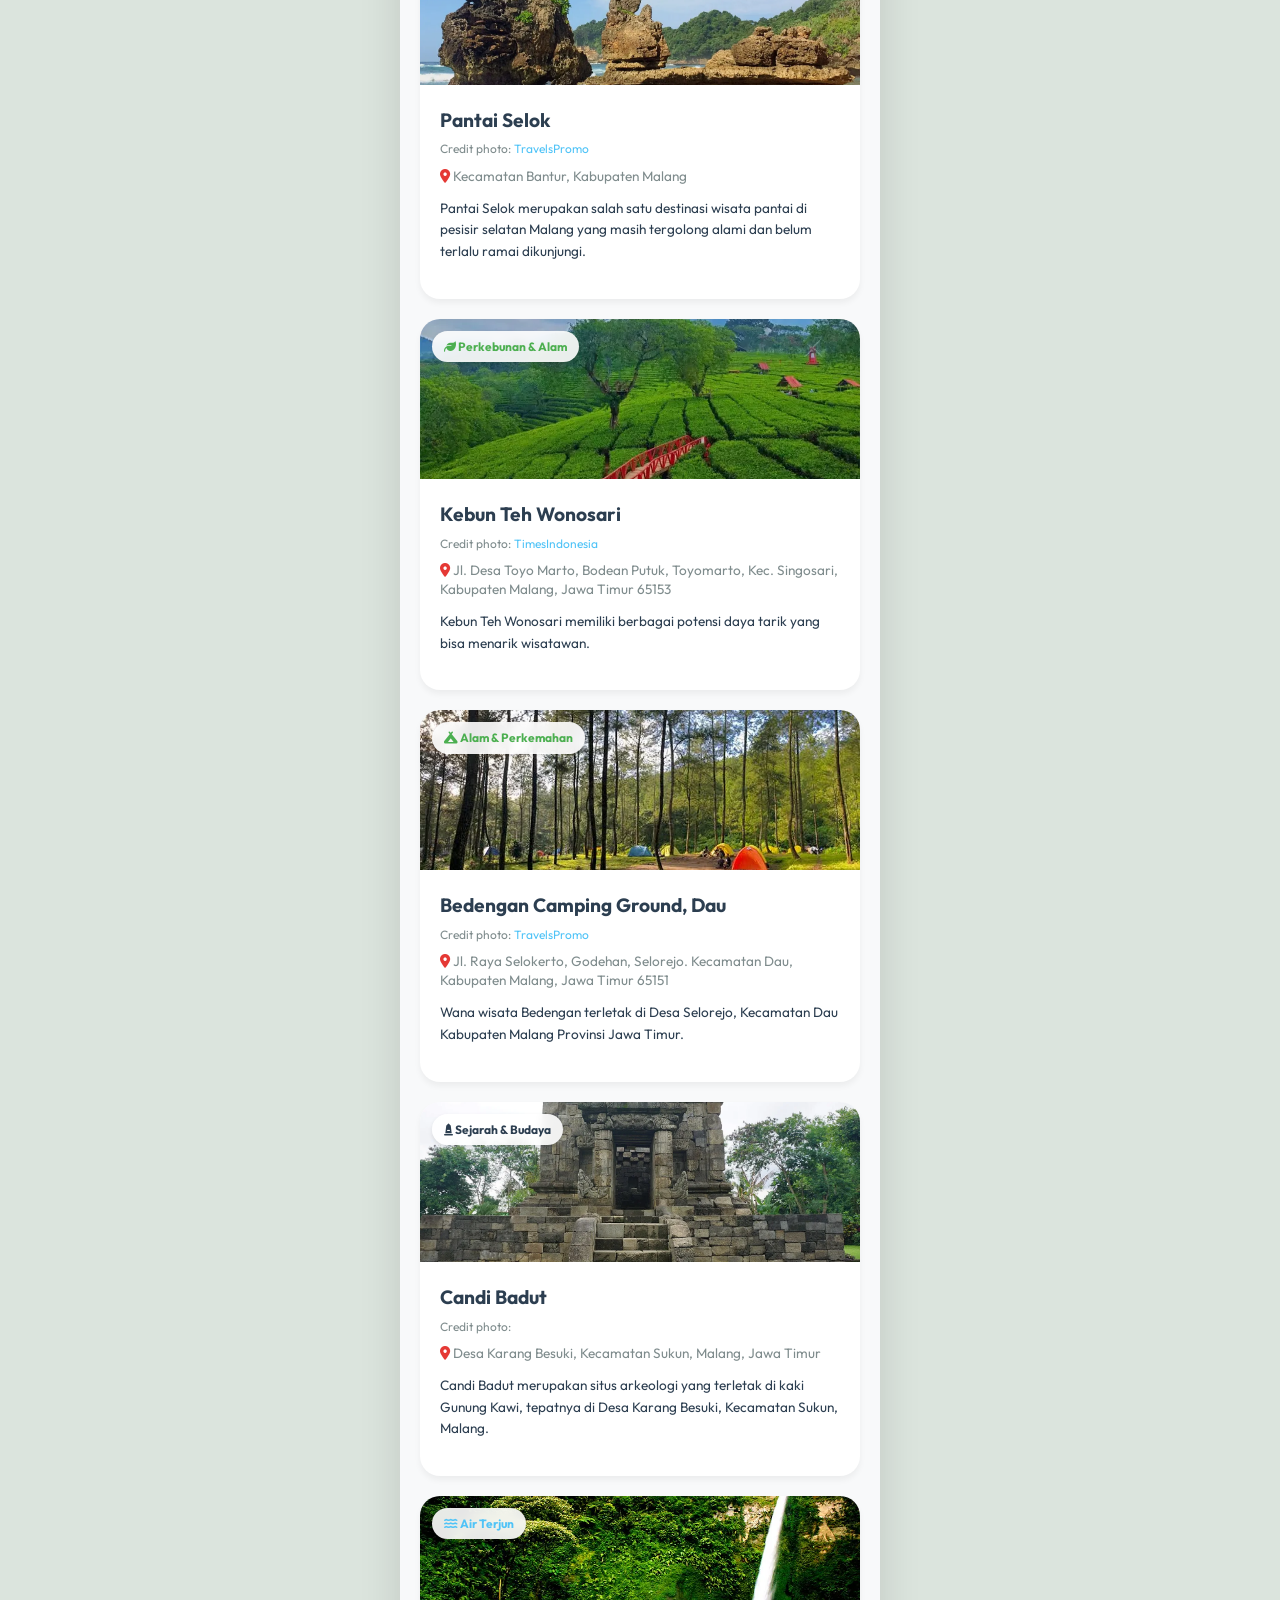
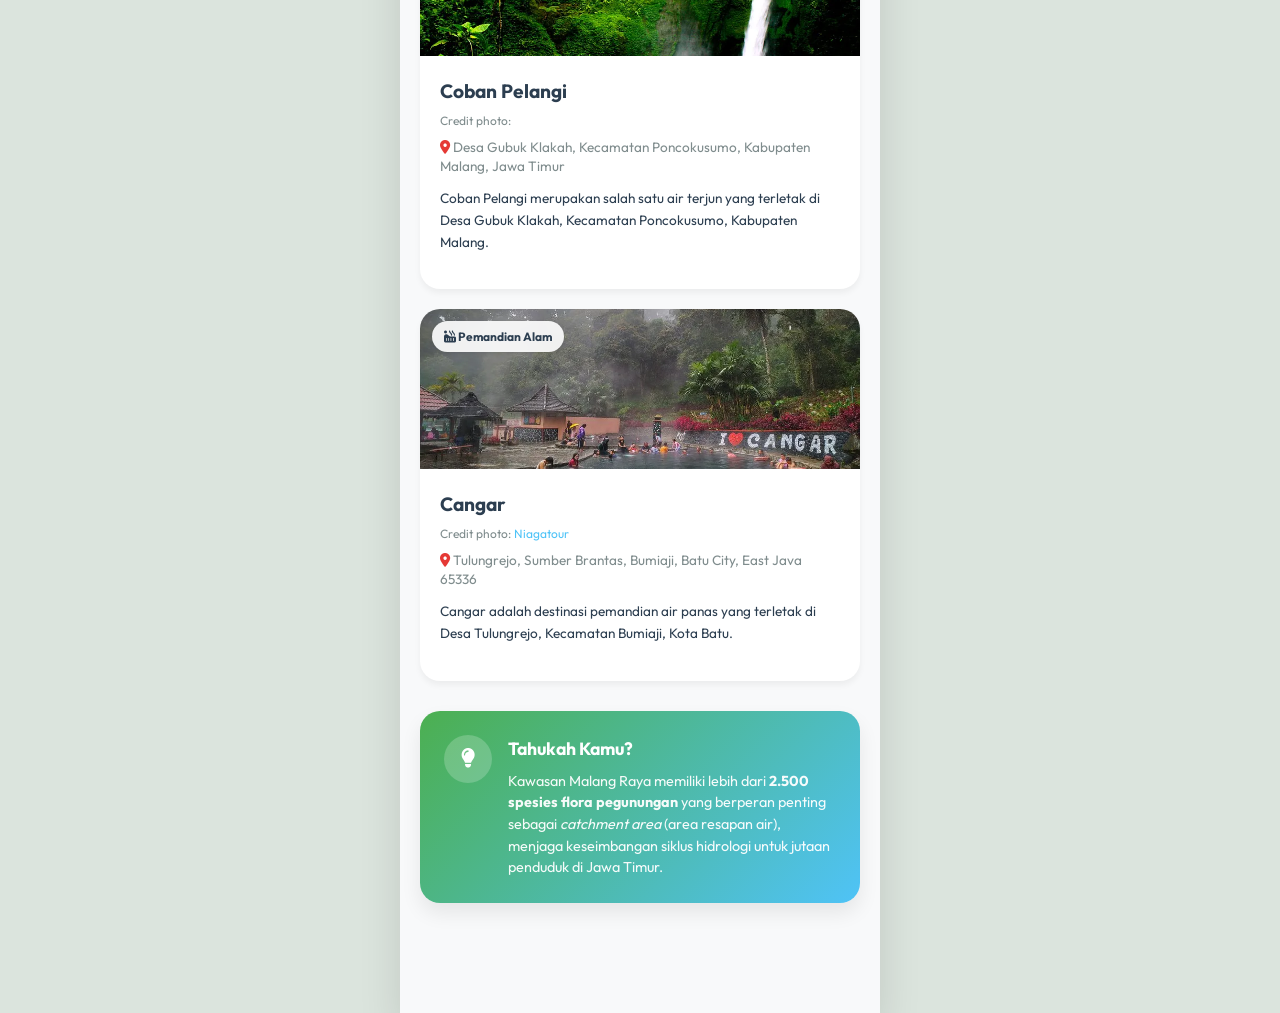
==== commit d4ae9e68: "update content" ====
--- a/index.html
+++ b/index.html
@@ -3,315 +3,144 @@
 <head>
     <meta charset="UTF-8">
     <meta name="viewport" content="width=device-width, initial-scale=1.0">
-    <title>Website Ditutup</title>
+    <title>EcoMap Malang Raya - Biodiversity Ecotourism</title>
+    <!-- Google Fonts -->
     <link rel="preconnect" href="https://fonts.googleapis.com">
     <link rel="preconnect" href="https://fonts.gstatic.com" crossorigin>
     <link href="https://fonts.googleapis.com/css2?family=Outfit:wght@300;400;500;600;700;800&display=swap" rel="stylesheet">
+    <link rel="stylesheet" href="style-v1.1.css">
+    <!-- FontAwesome for Icons -->
+    <link rel="preconnect" href="https://cdnjs.cloudflare.com" crossorigin="anonymous">
     <link rel="stylesheet" href="https://cdnjs.cloudflare.com/ajax/libs/font-awesome/6.4.0/css/all.min.css">
-    <style>
-        *, *::before, *::after {
-            margin: 0;
-            padding: 0;
-            box-sizing: border-box;
-        }
-
-        body {
-            font-family: 'Outfit', sans-serif;
-            min-height: 100vh;
-            display: flex;
-            align-items: center;
-            justify-content: center;
-            background: #0a0e17;
-            color: #e2e8f0;
-            overflow: hidden;
-            position: relative;
-        }
-
-        /* Animated background */
-        body::before {
-            content: '';
-            position: fixed;
-            top: -50%;
-            left: -50%;
-            width: 200%;
-            height: 200%;
-            background: 
-                radial-gradient(ellipse at 20% 50%, rgba(16, 185, 129, 0.08) 0%, transparent 50%),
-                radial-gradient(ellipse at 80% 20%, rgba(59, 130, 246, 0.06) 0%, transparent 50%),
-                radial-gradient(ellipse at 50% 80%, rgba(139, 92, 246, 0.05) 0%, transparent 50%);
-            animation: bgShift 15s ease-in-out infinite alternate;
-            z-index: 0;
-        }
-
-        @keyframes bgShift {
-            0% { transform: translate(0, 0) rotate(0deg); }
-            100% { transform: translate(-5%, 3%) rotate(3deg); }
-        }
-
-        /* Floating particles */
-        .particles {
-            position: fixed;
-            top: 0;
-            left: 0;
-            width: 100%;
-            height: 100%;
-            pointer-events: none;
-            z-index: 0;
-        }
-
-        .particle {
-            position: absolute;
-            width: 4px;
-            height: 4px;
-            background: rgba(16, 185, 129, 0.3);
-            border-radius: 50%;
-            animation: float linear infinite;
-        }
-
-        .particle:nth-child(1) { left: 10%; animation-duration: 12s; animation-delay: 0s; }
-        .particle:nth-child(2) { left: 25%; animation-duration: 15s; animation-delay: 2s; width: 3px; height: 3px; background: rgba(59, 130, 246, 0.25); }
-        .particle:nth-child(3) { left: 40%; animation-duration: 10s; animation-delay: 4s; }
-        .particle:nth-child(4) { left: 55%; animation-duration: 18s; animation-delay: 1s; width: 5px; height: 5px; background: rgba(139, 92, 246, 0.2); }
-        .particle:nth-child(5) { left: 70%; animation-duration: 14s; animation-delay: 3s; }
-        .particle:nth-child(6) { left: 85%; animation-duration: 11s; animation-delay: 5s; width: 3px; height: 3px; background: rgba(59, 130, 246, 0.2); }
-        .particle:nth-child(7) { left: 15%; animation-duration: 16s; animation-delay: 6s; width: 2px; height: 2px; }
-        .particle:nth-child(8) { left: 60%; animation-duration: 13s; animation-delay: 7s; width: 6px; height: 6px; background: rgba(16, 185, 129, 0.15); }
-
-        @keyframes float {
-            0% { transform: translateY(100vh) scale(0); opacity: 0; }
-            10% { opacity: 1; }
-            90% { opacity: 1; }
-            100% { transform: translateY(-10vh) scale(1); opacity: 0; }
-        }
-
-        .container {
-            position: relative;
-            z-index: 1;
-            text-align: center;
-            padding: 40px 24px;
-            max-width: 560px;
-            width: 100%;
-        }
-
-        /* Icon */
-        .icon-wrapper {
-            width: 120px;
-            height: 120px;
-            margin: 0 auto 36px;
-            position: relative;
-            display: flex;
-            align-items: center;
-            justify-content: center;
-        }
-
-        .icon-wrapper::before {
-            content: '';
-            position: absolute;
-            inset: 0;
-            border-radius: 50%;
-            background: linear-gradient(135deg, rgba(239, 68, 68, 0.15), rgba(239, 68, 68, 0.05));
-            border: 1px solid rgba(239, 68, 68, 0.2);
-            animation: pulse-ring 3s ease-in-out infinite;
-        }
-
-        .icon-wrapper::after {
-            content: '';
-            position: absolute;
-            inset: 12px;
-            border-radius: 50%;
-            background: linear-gradient(135deg, rgba(239, 68, 68, 0.2), rgba(239, 68, 68, 0.08));
-            border: 1px solid rgba(239, 68, 68, 0.15);
-        }
-
-        @keyframes pulse-ring {
-            0%, 100% { transform: scale(1); opacity: 1; }
-            50% { transform: scale(1.08); opacity: 0.7; }
-        }
-
-        .icon-wrapper i {
-            font-size: 42px;
-            color: #ef4444;
-            position: relative;
-            z-index: 1;
-            filter: drop-shadow(0 0 20px rgba(239, 68, 68, 0.4));
-        }
-
-        /* Title */
-        h1 {
-            font-size: 2rem;
-            font-weight: 800;
-            margin-bottom: 12px;
-            background: linear-gradient(135deg, #f87171, #ef4444, #dc2626);
-            -webkit-background-clip: text;
-            -webkit-text-fill-color: transparent;
-            background-clip: text;
-            letter-spacing: -0.02em;
-        }
-
-        .subtitle {
-            font-size: 1.05rem;
-            color: #94a3b8;
-            font-weight: 300;
-            line-height: 1.7;
-            margin-bottom: 40px;
-        }
-
-        /* Divider */
-        .divider {
-            width: 60px;
-            height: 3px;
-            background: linear-gradient(90deg, transparent, rgba(16, 185, 129, 0.5), transparent);
-            margin: 0 auto 40px;
-            border-radius: 2px;
-        }
-
-        /* Info card */
-        .info-card {
-            background: rgba(255, 255, 255, 0.03);
-            border: 1px solid rgba(255, 255, 255, 0.06);
-            border-radius: 20px;
-            padding: 32px 28px;
-            backdrop-filter: blur(20px);
-            margin-bottom: 32px;
-        }
-
-        .info-card p {
-            font-size: 0.95rem;
-            color: #cbd5e1;
-            line-height: 1.8;
-            font-weight: 300;
-        }
-
-        .info-card p strong {
-            color: #e2e8f0;
-            font-weight: 600;
-        }
-
-        /* Contact section */
-        .contact-section {
-            background: linear-gradient(135deg, rgba(16, 185, 129, 0.08), rgba(16, 185, 129, 0.03));
-            border: 1px solid rgba(16, 185, 129, 0.15);
-            border-radius: 20px;
-            padding: 32px 28px;
-            margin-bottom: 32px;
-        }
-
-        .contact-section h3 {
-            font-size: 0.85rem;
-            text-transform: uppercase;
-            letter-spacing: 0.12em;
-            color: #10b981;
-            margin-bottom: 20px;
-            font-weight: 600;
-        }
-
-        .contact-item {
-            display: flex;
-            align-items: center;
-            gap: 14px;
-            padding: 14px 0;
-            border-bottom: 1px solid rgba(255, 255, 255, 0.04);
-            text-decoration: none;
-            color: #cbd5e1;
-            transition: all 0.3s ease;
-        }
-
-        .contact-item:last-child {
-            border-bottom: none;
-        }
-
-        .contact-item:hover {
-            color: #10b981;
-            transform: translateX(4px);
-        }
-
-        .contact-item i {
-            width: 40px;
-            height: 40px;
-            display: flex;
-            align-items: center;
-            justify-content: center;
-            border-radius: 12px;
-            background: rgba(16, 185, 129, 0.1);
-            color: #10b981;
-            font-size: 1rem;
-            flex-shrink: 0;
-            transition: all 0.3s ease;
-        }
-
-        .contact-item:hover i {
-            background: rgba(16, 185, 129, 0.2);
-            transform: scale(1.05);
-        }
-
-        .contact-item span {
-            font-size: 0.95rem;
-            font-weight: 400;
-        }
-
-        /* Footer */
-        .footer-text {
-            font-size: 0.8rem;
-            color: #475569;
-            font-weight: 300;
-            line-height: 1.6;
-        }
-
-        /* Responsive */
-        @media (max-width: 480px) {
-            h1 { font-size: 1.6rem; }
-            .subtitle { font-size: 0.95rem; }
-            .icon-wrapper { width: 100px; height: 100px; }
-            .icon-wrapper i { font-size: 34px; }
-            .info-card, .contact-section { padding: 24px 20px; }
-        }
-    </style>
+    
+    <!-- Prefetch resources for instant navigation -->
+    <link rel="prefetch" href="detail.html">
+    <link rel="prefetch" href="database-v1.1.json">
 </head>
 <body>
 
-    <!-- Floating particles -->
-    <div class="particles">
-        <div class="particle"></div>
-        <div class="particle"></div>
-        <div class="particle"></div>
-        <div class="particle"></div>
-        <div class="particle"></div>
-        <div class="particle"></div>
-        <div class="particle"></div>
-        <div class="particle"></div>
-    </div>
+<div class="app-container">
+    
+    <!-- SIDEBAR MENU -->
+    <div id="sidebarOverlay" class="sidebar-overlay"></div>
+    <nav id="sidebarMenu" class="sidebar-menu">
+        <div class="sidebar-header">
+            <img src="Images/Lambang-UM.webp" alt="Lambang UM" class="sidebar-logo">
+            <button id="closeSidebarBtn" class="btn-close-sidebar"><i class="fa-solid fa-xmark"></i></button>
+        </div>
+        <div class="sidebar-content">
+            <a href="index.html" class="sidebar-item"><i class="fa-solid fa-home"></i> Halaman Utama</a>
+            <a href="petunjuk.html" class="sidebar-item"><i class="fa-solid fa-book"></i> Petunjuk Penggunaan</a>
+            <a href="info-lokasi.html" class="sidebar-item"><i class="fa-solid fa-map-location-dot"></i> Info Lokasi</a>
+            <a href="about.html" class="sidebar-item"><i class="fa-solid fa-circle-info"></i> Tentang Kami</a>
+        </div>
+        <div class="sidebar-footer">
+            <p><strong>Kelompok 1 Pembelajaran STEM Interdisiplin</strong></p>
+            <p>Biodiversity-Based Ecotourism Mapping</p>
+            <div style="height: 12px;"></div>
+            <p><strong>S2 Pendidikan Biologi</strong></p>
+            <p>Universitas Negeri Malang</p>
+        </div>
+    </nav>
 
-    <div class="container">
+    <!-- HEADER -->
+    <header class="hero-header">
+        <div class="header-overlay"></div>
+        <button id="openSidebarBtn" class="btn-menu"><i class="fa-solid fa-bars"></i></button>
+        <img class="header-bg" src="Images/Hero.webp" alt="Malang Raya Forest">
+        <div class="header-content">
+            <h1>EcoMap Malang Raya</h1>
+            <p>Explore Nature, Understand Life</p>
+        </div>
+    </header>
 
-        <!-- Icon -->
-        <div class="icon-wrapper">
-            <i class="fa-solid fa-ban"></i>
+    <!-- MAP SECTION -->
+    <section class="map-section section-padding" id="map-view">
+        <div class="map-container" style="--map-w: 1000; --map-h: 1200;">
+            <img class="map-bg" src="Images/MAP.webp" alt="Interactive Map" style="width: 100%; height: auto; display: block;">
+            <!-- Map Pins (menggunakan kalkulasi dari X=1000, Y=1200) -->
+            <div class="map-pin" style="top: calc(210 / var(--map-h) * 100%); left: calc(260 / var(--map-w) * 100%);" onclick="openDetail('coban-rondo')">
+                <i class="fa-solid fa-location-dot"></i>
+            </div>
+            <div class="map-pin" style="top: calc(220 / var(--map-h) * 100%); left: calc(800 / var(--map-w) * 100%);" onclick="openDetail('cangar')">
+                <i class="fa-solid fa-location-dot"></i>
+            </div>
+            <div class="map-pin" style="top: calc(420 / var(--map-h) * 100%); left: calc(160 / var(--map-w) * 100%);" onclick="openDetail('bedengan')">
+                <i class="fa-solid fa-location-dot"></i>
+            </div>
+            <div class="map-pin" style="top: calc(430 / var(--map-h) * 100%); left: calc(600 / var(--map-w) * 100%);" onclick="openDetail('kebun-teh-wonosari')">
+                <i class="fa-solid fa-location-dot"></i>
+            </div>
+            <div class="map-pin" style="top: calc(620 / var(--map-h) * 100%); left: calc(300 / var(--map-w) * 100%);" onclick="openDetail('coban-pelangi')">
+                <i class="fa-solid fa-location-dot"></i>
+            </div>
+            <div class="map-pin" style="top: calc(820 / var(--map-h) * 100%); left: calc(530 / var(--map-w) * 100%);" onclick="openDetail('candi-badut')">
+                <i class="fa-solid fa-location-dot"></i>
+            </div>
+            <div class="map-pin" style="top: calc(700 / var(--map-h) * 100%); left: calc(800 / var(--map-w) * 100%);" onclick="openDetail('pantai-selok')">
+                <i class="fa-solid fa-location-dot"></i>
+            </div>
+        </div>
+        <p class="map-insight">
+            <i class="fa-solid fa-microscope text-green"></i> <strong>STEM Insight:</strong> Utilizing Geographic Information Systems (GIS) to visualize biodiversity hotspots and ecological zones across Malang Raya.
+        </p>
+    </section>
+
+    <!-- SEARCH & FILTER -->
+    <section class="search-filter section-padding" id="biodiversity-view">
+        <div class="search-bar">
+            <i class="fa-solid fa-search"></i>
+            <input type="text" placeholder="Cari wisata ekologis...">
         </div>
 
-        <!-- Title -->
-        <h1>Website Ini Ditutup</h1>
-        <p class="subtitle">
-            Layanan pada website ini telah dihentikan untuk sementara waktu dan tidak lagi dapat diakses oleh publik.
-        </p>
+    </section>
 
-        <div class="divider"></div>
+    <!-- LIST WISATA (CARDS DICOMPILE OLEH SCRIPT.JS DARI JSON) -->
+    <section class="card-list section-padding" id="cardContainer">
+        <div style="text-align: center; padding: 40px;">
+            <i class="fa-solid fa-spinner fa-spin text-green" style="font-size: 2rem;"></i>
+            <p style="margin-top: 10px; color: var(--text-muted);">Memuat destinasi wisata...</p>
+        </div>
+    </section>
 
-        <!-- Info Card -->
-        <div class="info-card">
-            <p>
-                Apabila Anda merasa sebagai <strong>pemilik sah</strong> dari website ini atau memiliki kepentingan terkait konten yang ada di dalamnya, silakan hubungi <strong>developer</strong> melalui kontak di bawah ini untuk informasi lebih lanjut.
-            </p>
+    <!-- STEM HIGHLIGHT -->
+    <section class="highlight-stem section-padding" id="wisdom">
+        <div class="highlight-box gradient-bg">
+            <div class="icon-pulse">
+                <i class="fa-solid fa-lightbulb"></i>
+            </div>
+            <div class="highlight-info">
+                <h4>Tahukah Kamu?</h4>
+                <p>Kawasan Malang Raya memiliki lebih dari <strong>2.500 spesies flora pegunungan</strong> yang berperan penting sebagai <em>catchment area</em> (area resapan air), menjaga keseimbangan siklus hidrologi untuk jutaan penduduk di Jawa Timur.</p>
+            </div>
         </div>
+    </section>
 
-        <!-- Contact -->
-       
+    <!-- Spacer for bottom nav -->
+    <div style="height: 80px;"></div>
 
-        <!-- Footer -->
-        <p class="footer-text">
-            &copy; 2026 &mdash; Halaman ini dibuat secara otomatis oleh sistem.
-        </p>
+    <!-- BOTTOM NAVIGATION -->
+    <nav class="bottom-nav">
+        <a href="#map-view" class="nav-item active">
+            <i class="fa-solid fa-map"></i>
+            <span>Map</span>
+        </a>
+        <a href="#biodiversity-view" class="nav-item">
+            <i class="fa-solid fa-leaf"></i>
+            <span>Biodiversity</span>
+        </a>
+        <a href="#wisdom" class="nav-item">
+            <i class="fa-solid fa-scroll"></i>
+            <span>Wisdom</span>
+        </a>
+        <a href="about.html" class="nav-item">
+            <i class="fa-solid fa-user"></i>
+            <span>About</span>
+        </a>
+    </nav>
 
-    </div>
+</div>
 
+<script src="script-v1.1.js" defer></script>
 </body>
 </html>
--- a/style-v1.1.css
+++ b/style-v1.1.css
@@ -0,0 +1,774 @@
+/* === DESIGN SYSTEM & TOKENS === */
+:root {
+  /* Core Colors */
+  --green-primary: #4CAF50;
+  --green-light: #E8F5E9;
+  --green-dark: #2E7D32;
+  --blue-primary: #4FC3F7;
+  --blue-light: #E1F5FE;
+  --brown-primary: #8D6E63;
+  --brown-light: #EFEBE9;
+  
+  /* Neutrals */
+  --bg-color: #F8F9FA;
+  --card-bg: #FFFFFF;
+  --text-main: #2C3E50;
+  --text-muted: #7F8C8D;
+  --white: #FFFFFF;
+  
+  /* Effects */
+  --shadow-sm: 0 4px 6px rgba(0,0,0,0.05);
+  --shadow-md: 0 10px 20px rgba(0,0,0,0.08);
+  --shadow-lg: 0 20px 40px rgba(0,0,0,0.12);
+  --radius-sm: 12px;
+  --radius-md: 20px;
+  --radius-lg: 32px;
+  --transition: all 0.3s cubic-bezier(0.25, 0.8, 0.25, 1);
+}
+
+* {
+  margin: 0;
+  padding: 0;
+  box-sizing: border-box;
+}
+
+body {
+  font-family: 'Outfit', sans-serif;
+  background-color: #dbe4dd; /* Subtle green-ish backdrop for desktop */
+  color: var(--text-main);
+  line-height: 1.6;
+}
+
+/* === MOBILE APP CONTAINER === */
+.app-container {
+  max-width: 480px;
+  margin: 0 auto;
+  background-color: var(--bg-color);
+  min-height: 100vh;
+  position: relative;
+  box-shadow: var(--shadow-lg);
+  overflow-x: hidden;
+  padding-bottom: env(safe-area-inset-bottom);
+}
+
+.section-padding {
+  padding: 0 20px;
+  margin-bottom: 30px;
+}
+
+.section-title {
+  font-size: 1.25rem;
+  font-weight: 700;
+  margin-bottom: 16px;
+  color: var(--text-main);
+}
+
+/* Typography Utilities */
+.text-green { color: var(--green-primary); }
+.text-blue { color: var(--blue-primary); }
+.text-brown { color: var(--brown-primary); }
+
+/* === HEADER === */
+.hero-header {
+  position: relative;
+  height: 240px;
+  border-bottom-left-radius: var(--radius-lg);
+  border-bottom-right-radius: var(--radius-lg);
+  overflow: hidden;
+  margin-bottom: 24px;
+}
+
+.hero-header .header-bg {
+  width: 100%;
+  height: 100%;
+  object-fit: cover;
+  filter: saturate(1.2) brightness(0.9);
+}
+
+.header-overlay {
+  position: absolute;
+  top: 0; left: 0; right: 0; bottom: 0;
+  background: linear-gradient(to bottom, rgba(0,0,0,0.2) 0%, rgba(46,125,50,0.8) 100%);
+  z-index: 1;
+}
+
+.header-content {
+  position: absolute;
+  bottom: 24px;
+  left: 24px;
+  right: 24px;
+  z-index: 2;
+  color: var(--white);
+}
+
+.header-content h1 {
+  font-size: 1.8rem;
+  font-weight: 800;
+  margin-bottom: 4px;
+  text-shadow: 0 2px 4px rgba(0,0,0,0.3);
+}
+
+.header-content p {
+  font-size: 0.95rem;
+  font-weight: 400;
+  opacity: 0.9;
+}
+
+/* === MAP SECTION (HERO) === */
+.map-container {
+  position: relative;
+  width: 100%;
+  border-radius: var(--radius-md);
+  overflow: hidden;
+  box-shadow: var(--shadow-md);
+  background-color: #e0f2f1;
+}
+
+.map-bg {
+  width: 100%;
+  height: auto;
+  object-fit: contain;
+  opacity: 0.9;
+}
+
+.map-pin {
+  position: absolute;
+  transform: translate(-50%, -100%);
+  display: flex;
+  flex-direction: column;
+  align-items: center;
+  cursor: pointer;
+  z-index: 10;
+  animation: bounce 2s infinite ease-in-out;
+}
+
+.map-pin i {
+  color: #E53935;
+  font-size: 1.5rem;
+  filter: drop-shadow(0 4px 4px rgba(0,0,0,0.3));
+}
+
+.pin-label {
+  background: rgba(255,255,255,0.9);
+  padding: 4px 8px;
+  border-radius: 8px;
+  font-size: 0.7rem;
+  font-weight: 600;
+  color: var(--text-main);
+  margin-top: 4px;
+  box-shadow: var(--shadow-sm);
+  backdrop-filter: blur(4px);
+  white-space: nowrap;
+}
+
+@keyframes bounce {
+  0%, 100% { transform: translate(-50%, -100%) translateY(0); }
+  50% { transform: translate(-50%, -100%) translateY(-8px); }
+}
+
+.map-insight {
+  margin-top: 16px;
+  padding: 12px 16px;
+  background: var(--green-light);
+  border-radius: var(--radius-sm);
+  font-size: 0.85rem;
+  color: var(--green-dark);
+  border-left: 4px solid var(--green-primary);
+}
+
+/* === SEARCH & FILTER === */
+.search-bar {
+  display: flex;
+  align-items: center;
+  background: var(--white);
+  padding: 12px 20px;
+  border-radius: 50px;
+  box-shadow: var(--shadow-sm);
+  margin-bottom: 16px;
+}
+
+.search-bar i {
+  color: var(--text-muted);
+  margin-right: 12px;
+}
+
+.search-bar input {
+  border: none;
+  outline: none;
+  width: 100%;
+  font-family: inherit;
+  font-size: 1rem;
+  background: transparent;
+}
+
+.filter-chips {
+  display: flex;
+  gap: 10px;
+  overflow-x: auto;
+  padding-bottom: 8px;
+  scrollbar-width: none; /* Firefox */
+}
+.filter-chips::-webkit-scrollbar { display: none; } /* Chrome */
+
+.chip {
+  padding: 8px 16px;
+  background: var(--white);
+  border: 1px solid #E0E0E0;
+  border-radius: 50px;
+  font-size: 0.85rem;
+  font-weight: 500;
+  color: var(--text-main);
+  cursor: pointer;
+  white-space: nowrap;
+  display: flex;
+  align-items: center;
+  gap: 6px;
+  transition: var(--transition);
+}
+
+.chip:hover, .chip.active {
+  background: var(--green-primary);
+  color: var(--white);
+  border-color: var(--green-primary);
+}
+
+.chip i { font-size: 0.8rem; }
+
+/* === CARD UI === */
+.card-list {
+  display: flex;
+  flex-direction: column;
+  gap: 20px;
+}
+
+.ecocard {
+  background: var(--card-bg);
+  border-radius: var(--radius-md);
+  overflow: hidden;
+  box-shadow: var(--shadow-sm);
+  transition: var(--transition);
+  cursor: pointer;
+}
+
+.ecocard:hover {
+  transform: translateY(-4px);
+  box-shadow: var(--shadow-md);
+}
+
+.card-image-wrapper {
+  position: relative;
+  height: 160px;
+  overflow: hidden;
+}
+
+.card-image-wrapper img {
+  width: 100%;
+  height: 100%;
+  object-fit: cover;
+  transition: transform 0.5s ease;
+}
+
+.ecocard:hover .card-image-wrapper img {
+  transform: scale(1.05);
+}
+
+.badge {
+  position: absolute;
+  top: 12px;
+  left: 12px;
+  background: rgba(255, 255, 255, 0.9);
+  backdrop-filter: blur(4px);
+  padding: 6px 12px;
+  border-radius: 20px;
+  font-size: 0.75rem;
+  font-weight: 700;
+  box-shadow: 0 2px 4px rgba(0,0,0,0.1);
+}
+
+.card-content {
+  padding: 20px;
+}
+
+.card-content h3 {
+  font-size: 1.2rem;
+  font-weight: 700;
+  margin-bottom: 4px;
+}
+
+.location {
+  font-size: 0.85rem;
+  color: var(--text-muted);
+  margin-bottom: 12px;
+}
+
+.location i { color: #E53935; }
+
+.bio-tags {
+  display: flex;
+  flex-wrap: wrap;
+  gap: 8px;
+  margin-bottom: 12px;
+}
+
+.tag {
+  font-size: 0.75rem;
+  padding: 4px 10px;
+  border-radius: 6px;
+  font-weight: 600;
+}
+
+.tag.flora { background: var(--green-light); color: var(--green-dark); }
+.tag.fauna { background: var(--blue-light); color: #0277BD; }
+
+.local-wisdom {
+  font-size: 0.85rem;
+  color: var(--text-main);
+  background: var(--brown-light);
+  padding: 10px;
+  border-radius: 8px;
+  margin-bottom: 16px;
+  border-left: 3px solid var(--brown-primary);
+}
+
+.btn-explore {
+  width: 100%;
+  padding: 12px;
+  background: transparent;
+  border: 2px solid var(--green-primary);
+  color: var(--green-primary);
+  border-radius: var(--radius-sm);
+  font-size: 0.9rem;
+  font-weight: 700;
+  cursor: pointer;
+  transition: var(--transition);
+  display: flex;
+  justify-content: center;
+  align-items: center;
+  gap: 8px;
+}
+
+.btn-explore:hover {
+  background: var(--green-primary);
+  color: var(--white);
+}
+
+/* === HIGHLIGHT SECTION === */
+.highlight-box {
+  padding: 24px;
+  border-radius: var(--radius-md);
+  color: var(--white);
+  display: flex;
+  gap: 16px;
+  align-items: flex-start;
+  box-shadow: var(--shadow-md);
+}
+
+.gradient-bg {
+  background: linear-gradient(135deg, var(--green-primary) 0%, var(--blue-primary) 100%);
+}
+
+.icon-pulse {
+  background: rgba(255,255,255,0.2);
+  width: 48px;
+  height: 48px;
+  border-radius: 50%;
+  display: flex;
+  justify-content: center;
+  align-items: center;
+  font-size: 1.2rem;
+  flex-shrink: 0;
+  animation: pulse 2s infinite;
+}
+
+@keyframes pulse {
+  0% { box-shadow: 0 0 0 0 rgba(255,255,255,0.4); }
+  70% { box-shadow: 0 0 0 15px rgba(255,255,255,0); }
+  100% { box-shadow: 0 0 0 0 rgba(255,255,255,0); }
+}
+
+.highlight-info h4 {
+  font-size: 1.1rem;
+  font-weight: 700;
+  margin-bottom: 8px;
+}
+
+.highlight-info p {
+  font-size: 0.9rem;
+  opacity: 0.95;
+  line-height: 1.5;
+}
+
+/* === BOTTOM NAVIGATION === */
+.bottom-nav {
+  position: fixed;
+  bottom: 0;
+  width: 100%;
+  max-width: 480px;
+  background: var(--white);
+  display: flex;
+  justify-content: space-around;
+  padding: 12px 0;
+  padding-bottom: calc(12px + env(safe-area-inset-bottom));
+  box-shadow: 0 -4px 20px rgba(0,0,0,0.06);
+  border-top-left-radius: 24px;
+  border-top-right-radius: 24px;
+  z-index: 10;
+}
+
+.nav-item {
+  display: flex;
+  flex-direction: column;
+  align-items: center;
+  text-decoration: none;
+  color: var(--text-muted);
+  gap: 4px;
+  transition: var(--transition);
+}
+
+.nav-item i {
+  font-size: 1.2rem;
+  padding: 8px 16px;
+  border-radius: 20px;
+  transition: var(--transition);
+}
+
+.nav-item span {
+  font-size: 0.7rem;
+  font-weight: 600;
+}
+
+.nav-item.active {
+  color: var(--green-primary);
+}
+
+.nav-item.active i {
+  background: var(--green-light);
+  color: var(--green-primary);
+}
+
+/* === DETAIL MODAL === */
+.detail-modal {
+  position: fixed;
+  top: 0; left: 0; right: 0; bottom: 0;
+  background: var(--bg-color);
+  z-index: 100;
+  transform: translateY(100%);
+  transition: transform 0.4s cubic-bezier(0.25, 1, 0.5, 1);
+  overflow-y: auto;
+}
+
+.detail-modal.show {
+  transform: translateY(0);
+}
+
+.btn-close {
+  position: absolute;
+  top: 20px;
+  right: 20px;
+  width: 40px;
+  height: 40px;
+  border-radius: 50%;
+  background: rgba(255,255,255,0.8);
+  backdrop-filter: blur(8px);
+  border: none;
+  font-size: 1.2rem;
+  color: var(--text-main);
+  z-index: 101;
+  cursor: pointer;
+  box-shadow: var(--shadow-sm);
+  display: flex;
+  justify-content: center;
+  align-items: center;
+}
+
+/* Scrollbar Hide for modal */
+.detail-modal::-webkit-scrollbar { display: none; }
+.detail-modal { scrollbar-width: none; }
+
+.detail-header {
+  height: 300px;
+  position: relative;
+}
+
+.detail-header img {
+  width: 100%;
+  height: 100%;
+  object-fit: cover;
+}
+
+.detail-body {
+  background: var(--white);
+  margin-top: -30px;
+  border-top-left-radius: var(--radius-lg);
+  border-top-right-radius: var(--radius-lg);
+  position: relative;
+  padding: 30px 24px;
+  min-height: calc(100vh - 270px);
+}
+
+.detail-title {
+  font-size: 1.6rem;
+  font-weight: 800;
+  margin-bottom: 8px;
+}
+
+.detail-desc {
+  font-size: 0.95rem;
+  margin-bottom: 24px;
+}
+
+.section-label {
+  font-size: 1.1rem;
+  font-weight: 700;
+  margin-bottom: 12px;
+  color: var(--text-main);
+  display: flex;
+  align-items: center;
+  gap: 8px;
+}
+
+.detail-list {
+  background: var(--bg-color);
+  border-radius: var(--radius-md);
+  padding: 16px;
+  margin-bottom: 20px;
+}
+
+.bio-item {
+  display: flex;
+  align-items: center;
+  gap: 12px;
+  padding: 8px 0;
+  border-bottom: 1px solid #E0E0E0;
+}
+.bio-item:last-child { border-bottom: none; }
+
+.bio-icon {
+  width: 40px;
+  height: 40px;
+  border-radius: 50%;
+  display: flex;
+  justify-content: center;
+  align-items: center;
+  background: var(--white);
+  box-shadow: var(--shadow-sm);
+}
+
+.bio-text { flex: 1; }
+.bio-text h5 { font-size: 0.95rem; font-weight: 600; }
+.bio-text p { font-size: 0.8rem; color: var(--text-muted); font-style: italic; } /* Ilmiah/Binomial name */
+
+.local-wisdom-card {
+  background: linear-gradient(to right, var(--brown-light), rgba(141,110,99,0.1));
+  border-left: 4px solid var(--brown-primary);
+  padding: 16px;
+  border-radius: var(--radius-sm);
+  margin-bottom: 24px;
+}
+
+.local-wisdom-card h5 {
+  font-size: 1rem;
+  color: var(--brown-primary);
+  margin-bottom: 8px;
+}
+
+.local-wisdom-card p {
+  font-size: 0.9rem;
+}
+
+.mini-map {
+  width: 100%;
+  height: 150px;
+  border-radius: var(--radius-md);
+  background: #E0E0E0;
+  position: relative;
+  overflow: hidden;
+  margin-bottom: 30px;
+}
+.mini-map img {
+  width: 100%;
+  height: 100%;
+  object-fit: cover;
+  filter: grayscale(0.5);
+}
+.mini-map-pin {
+  position: absolute;
+  top: 50%; left: 50%;
+  transform: translate(-50%, -100%);
+  color: #E53935;
+  font-size: 2rem;
+  filter: drop-shadow(0 4px 4px rgba(0,0,0,0.4));
+}
+
+/* === SPECIES GRID === */
+.species-badge {
+  display: inline-flex;
+  align-items: center;
+  gap: 8px;
+  background-color: #3b5a2e; /* dark olive green */
+  color: white;
+  padding: 6px 16px;
+  border-radius: 20px;
+  font-size: 0.85rem;
+  font-weight: 600;
+  margin-bottom: 16px;
+  margin-top: 24px;
+}
+.species-badge.fauna {
+  background-color: #4a633d; /* slightly lighter olive green */
+}
+
+.species-grid {
+  display: grid;
+  grid-template-columns: repeat(auto-fill, minmax(90px, 1fr));
+  gap: 16px;
+  margin-bottom: 24px;
+}
+
+.species-card {
+  display: flex;
+  flex-direction: column;
+  align-items: center;
+}
+
+.species-card img {
+  width: 100%;
+  aspect-ratio: 1;
+  object-fit: cover;
+  border-radius: 8px;
+  margin-bottom: 8px;
+  box-shadow: 0 2px 4px rgba(0,0,0,0.1);
+  background: #f0f0f0;
+}
+
+.species-card p {
+  font-size: 0.7rem;
+  text-align: center;
+  font-style: italic;
+  font-weight: 600;
+  color: var(--text-main);
+  line-height: 1.2;
+}
+
+/* === SIDEBAR MENU === */
+.btn-menu {
+  position: absolute;
+  top: 20px;
+  left: 20px;
+  background: rgba(255,255,255,0.2);
+  backdrop-filter: blur(8px);
+  border: 1px solid rgba(255,255,255,0.4);
+  color: var(--white);
+  width: 40px;
+  height: 40px;
+  border-radius: 50%;
+  font-size: 1.2rem;
+  z-index: 5;
+  cursor: pointer;
+  display: flex;
+  justify-content: center;
+  align-items: center;
+}
+
+.sidebar-overlay {
+  position: fixed;
+  top: 0; left: 0; right: 0; bottom: 0;
+  background: rgba(0,0,0,0.5);
+  z-index: 1000;
+  opacity: 0;
+  visibility: hidden;
+  transition: var(--transition);
+}
+
+.sidebar-overlay.active {
+  opacity: 1;
+  visibility: visible;
+}
+
+.sidebar-menu {
+  position: fixed;
+  top: 0; left: -300px; bottom: 0;
+  width: 280px;
+  background: var(--white);
+  z-index: 1001;
+  box-shadow: var(--shadow-lg);
+  display: flex;
+  flex-direction: column;
+  transition: transform 0.4s cubic-bezier(0.25, 1, 0.5, 1);
+}
+
+.sidebar-menu.active {
+  transform: translateX(300px);
+}
+
+.sidebar-header {
+  padding: 40px 20px 20px;
+  display: flex;
+  flex-direction: column;
+  justify-content: center;
+  align-items: center;
+  background: var(--green-light);
+  border-bottom: 1px solid #E0E0E0;
+  position: relative;
+}
+
+.sidebar-logo {
+  width: 130px;
+  height: auto;
+  margin-bottom: 10px;
+  filter: drop-shadow(0 2px 4px rgba(0,0,0,0.1));
+}
+
+.btn-close-sidebar {
+  position: absolute;
+  top: 16px;
+  right: 16px;
+  background: transparent;
+  border: none;
+  font-size: 1.8rem;
+  color: var(--text-main);
+  cursor: pointer;
+}
+
+.sidebar-content {
+  padding: 20px 0;
+  flex: 1;
+}
+
+.sidebar-item {
+  display: flex;
+  align-items: center;
+  gap: 12px;
+  padding: 16px 24px;
+  text-decoration: none;
+  color: var(--text-main);
+  font-weight: 500;
+  font-size: 1rem;
+  transition: var(--transition);
+}
+
+.sidebar-item:hover {
+  background: var(--green-light);
+  color: var(--green-primary);
+}
+
+.sidebar-item i {
+  font-size: 1.2rem;
+  width: 24px;
+  text-align: center;
+  color: var(--green-primary);
+}
+
+.sidebar-footer {
+  padding: 24px;
+  background: var(--bg-color);
+  border-top: 1px solid #E0E0E0;
+  font-size: 0.75rem;
+  color: var(--text-muted);
+  line-height: 1.5;
+  text-align: center;
+}
+.sidebar-footer p strong {
+  color: var(--text-main);
+}
+
